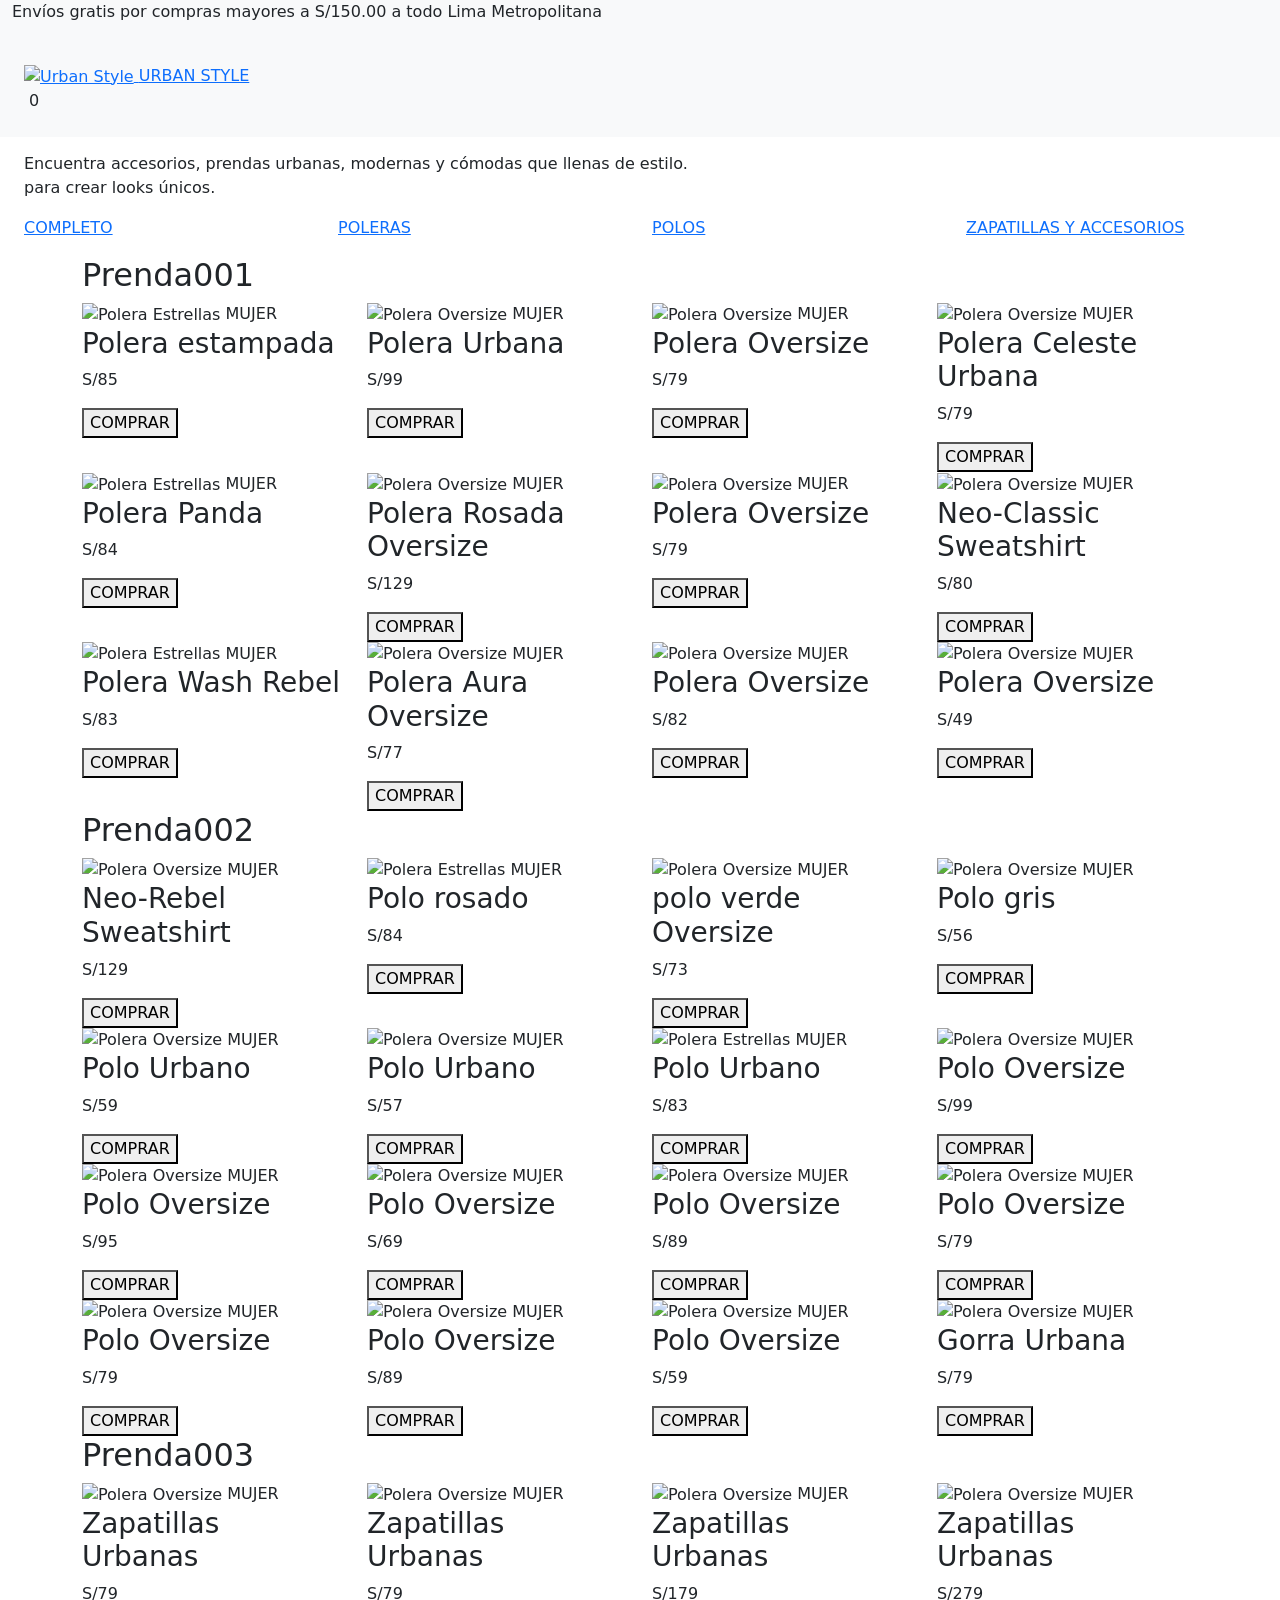
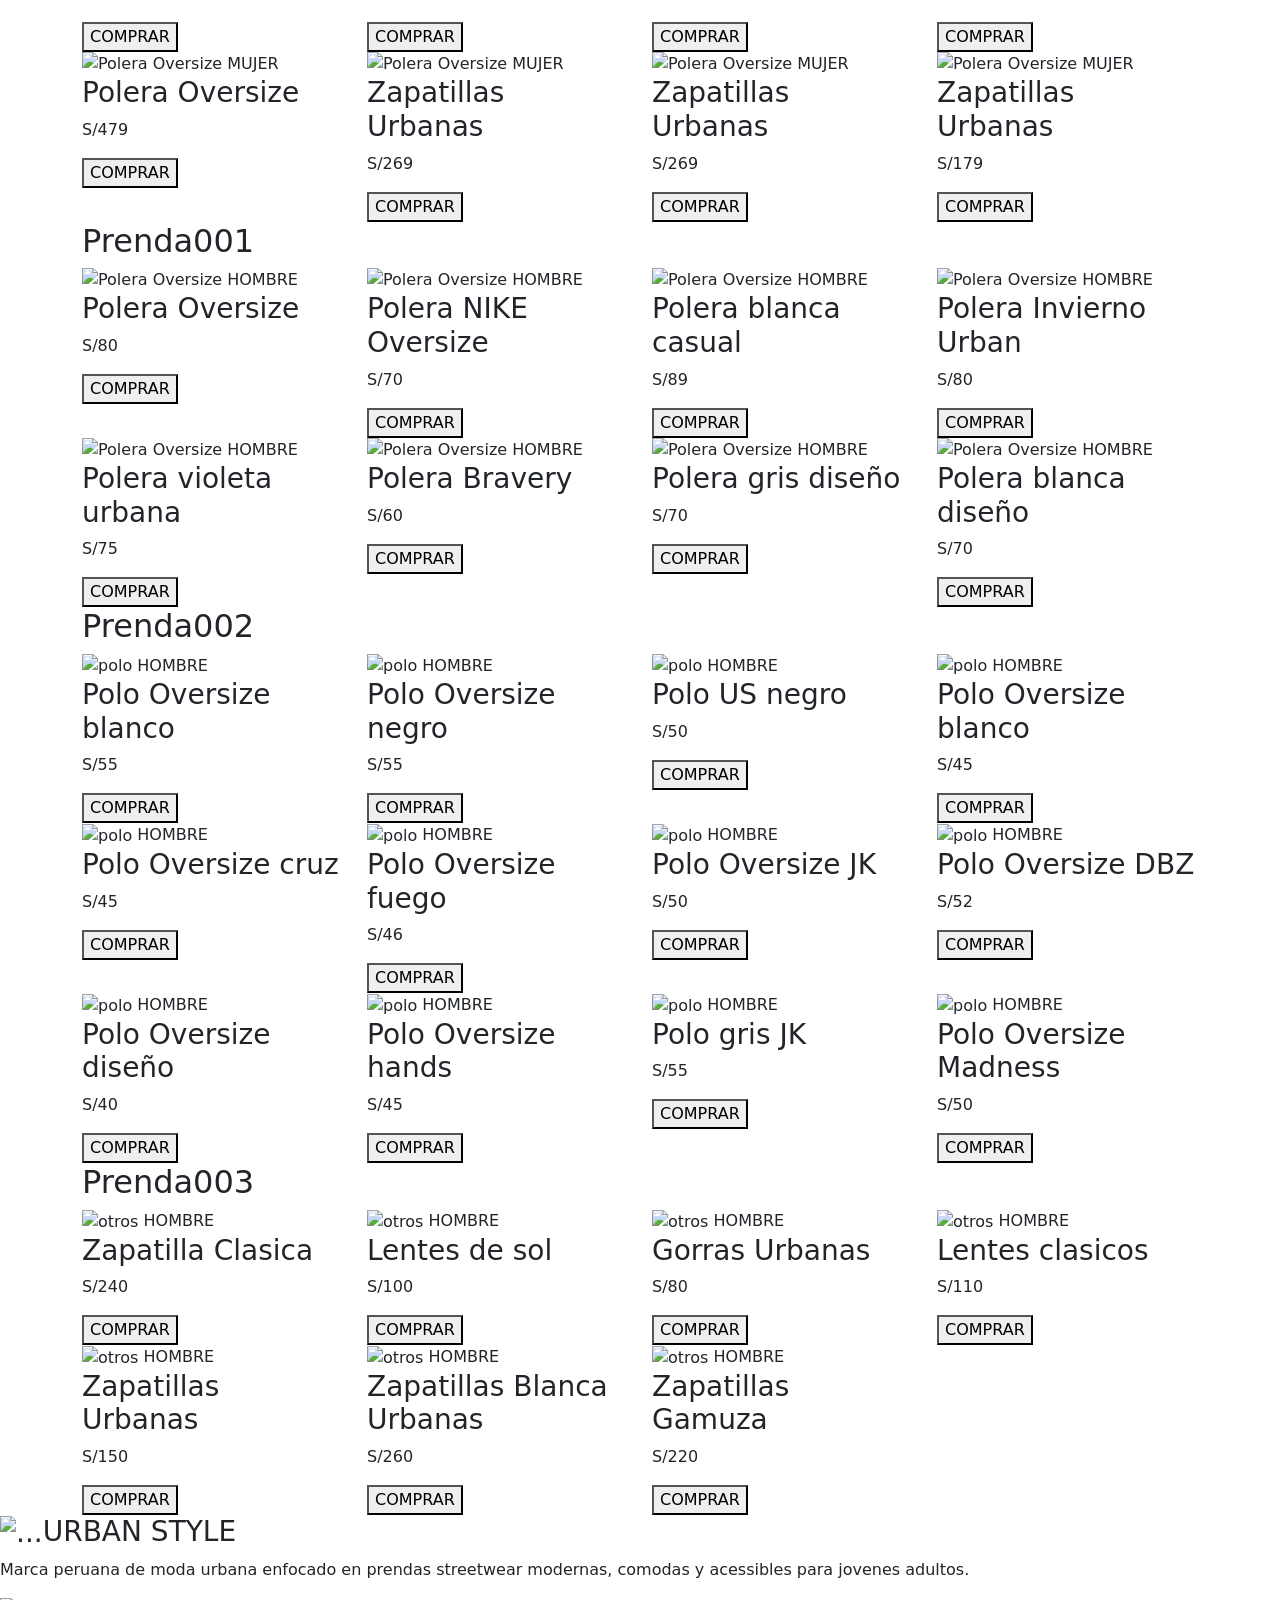
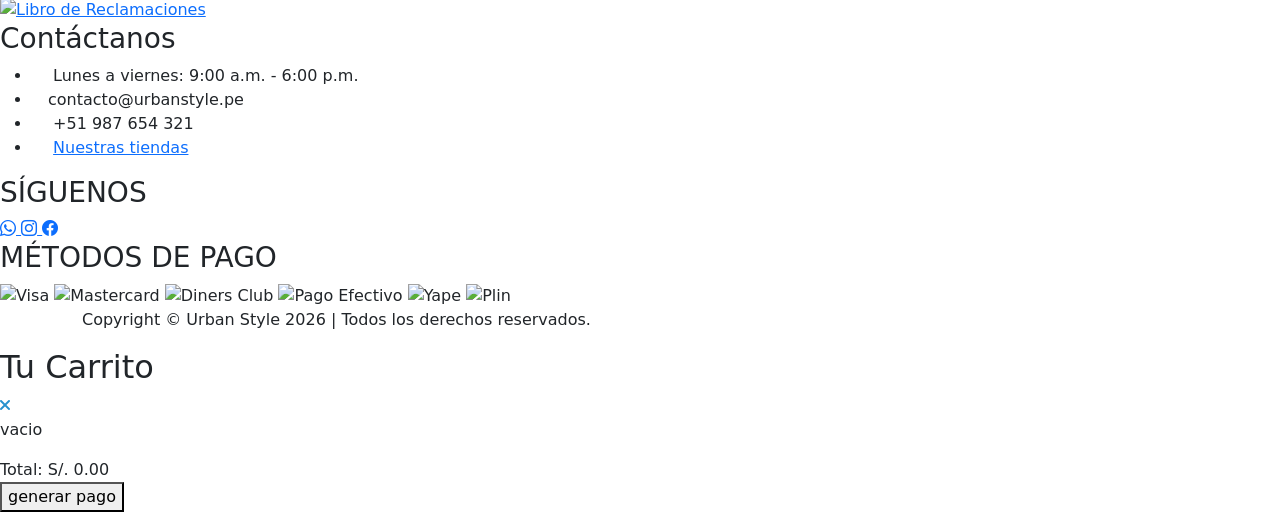
==== Catalogo.html @ 276f3bac "Add files via upload" ====
<!doctype html>
<html lang="en">

<head>
  <meta charset="UTF-8" />
  <meta name="viewport" content="width=device-width, initial-scale=1.0" />
  <link rel="stylesheet" href="catalogo/css/styles.css" />
  <link rel="stylesheet" href="catalogo/css/home/footers.css">
  <link rel="stylesheet" href="catalogo/css/home/nav.css">
  <link rel="stylesheet" href="catalogo/css/home/banner.css" />
  <link rel="stylesheet" href="catalogo/css/catalogo/Catalogo.css" />

  <!-- ELENEX icons y css -->
  <link rel="stylesheet" href="https://cdnjs.cloudflare.com/ajax/libs/font-awesome/6.0.0/css/all.min.css">
  <link rel="stylesheet" href="https://elenexperu.com/css/tokens.css?v=1781292889">
  <link rel="stylesheet" href="https://elenexperu.com/css/motion.css?v=1781292889">
  <!-- Fonts -->
  <link href="https://fonts.googleapis.com/css2?family=Bebas+Neue&family=Oswald:wght@400;600&display=swap"
    rel="stylesheet">
  <link href="https://cdn.jsdelivr.net/npm/bootstrap@5.3.8/dist/css/bootstrap.min.css" rel="stylesheet"
    integrity="sha384-sRIl4kxILFvY47J16cr9ZwB07vP4J8+LH7qKQnuqkuIAvNWLzeN8tE5YBujZqJLB" crossorigin="anonymous" />
  <link rel="stylesheet" href="https://cdn.jsdelivr.net/npm/bootstrap-icons@1.11.3/font/bootstrap-icons.min.css" />
  <link href="https://fonts.googleapis.com/css2?family=Poppins:wght@300;400;500;700;800&display=swap"
    rel="stylesheet" />
  <title>Urban Style</title>
</head>

<body>
  <!-- para zona de navegación fija -->
  <nav class="bg-body-tertiary fixed-top">
    <nav class="header-container container-fluid">
      <div class="mini-carrusel">
        <div class="carrusel-track">
          <div class="carrusel-item">
            <p>Envíos gratis por compras mayores a S/150.00 a todo Lima Metropolitana</p>
          </div>
        </div>
      </div>
      <div class="navbar-collapse container-xxl nav-superior">
        <!-- LUPA -->
        <a class="col d-none d-md-block" href="#" type="button" data-bs-toggle="offcanvas"
          data-bs-target="#offcanvasLupa" aria-controls="offcanvasLupa">
          <img class="lupa" src="catalogo/image/iconos/lupa.png" alt="">
        </a>
        <!-- zona que se ejecuta con boton lupa-->
        <div class="offcanvas offcanvas-start" tabindex="-1" id="offcanvasLupa" aria-labelledby="offcanvasMenuLabel">
          <div class="offcanvas-header">
            <h5 class="offcanvas-title" id="offcanvasMenuLabel">URBAN STYLE</h5>
            <button type="button" class="btn-close" data-bs-dismiss="offcanvas" aria-label="Cerrar"></button>
          </div>
          <div class="offcanvas-body">
            <ul class="navbar-nav-desplegable">
              <!-- para zona de busqueda -->
              <form class="d-flex" role="search" action="catalogo.html" method="GET">
                <input class="form-control me-2" type="search" name="txt" placeholder="Producto" aria-label="Search" />
                <button class="btn btn-outline-success" type="submit">BUSCAR</button>
              </form>

              <li>
                <hr class="divider">
              </li>
            </ul>
          </div>
        </div>
        <a class="col text-center marca-header" href="index.html">
          <img src="catalogo/image/home/logonegro.png" alt="Urban Style" class="brand-logo">
          <span class="brand-name">URBAN STYLE</span>
        </a>
        <div class="iconos col">
          <div class="cart-icon-container" id="cart-icon-btn">
            <img class="carrito" src="catalogo/image/iconos/carrito.png" alt="">
            <span id="cart-count">0</span>
          </div>
          <a href="iniciarSesion.html">
            <img src="catalogo/image/iconos/profile.png" alt="">
          </a>
        </div>

        <!-- Botón oculto hasta tamaño pqueño-->
        <button class="navbar-togglerr d-lg-none" type="button" data-bs-toggle="offcanvas"
          data-bs-target="#offcanvasMenu" aria-controls="offcanvasMenu" aria-label="Toggle navigation">
          <span class="">
            <i class="bi bi-list"></i>
          </span>
        </button>

        <!-- zona que se ejecutacon boton-->
        <div class="offcanvas offcanvas-start d-lg-none" tabindex="-1" id="offcanvasMenu"
          aria-labelledby="offcanvasMenuLabel">
          <div class="offcanvas-header">
            <h5 class="offcanvas-title" id="offcanvasMenuLabel">URBAN STYLE</h5>
            <button type="button" class="btn-close" data-bs-dismiss="offcanvas" aria-label="Cerrar"></button>
          </div>
          <div class="offcanvas-body">
            <ul class="navbar-nav-desplegable">
              <form class="d-flex" role="search">
                <button class="btn btn-outline-success" type="submit">BUSCAR</button>
                <input class="form-control me-2" type="search" placeholder="XD" aria-label="Search" />
              </form>
              <li>
                <hr class="divider">
              </li>
              <li class="nav-item"><a class="nav-link" href="index.html">INICIO</a></li>
              <li class="nav-item"><a class="nav-link" href="Catalogo.html">CATALOGO</a></li>
              <li class="nav-item"><a class="nav-link active" href="Hombre.html">HOMBRE</a></li>
              <li class="nav-item"><a class="nav-link" href="Mujer.html">MUJER</a></li>
              <li class="nav-item"><a class="nav-link" href="Promociones.html">PROMOCIONES</a></li>
              <li class="nav-item"><a class="nav-link" href="Nosotros.html">NOSOTROS</a></li>
              <li class="nav-item"><a class="nav-link" href="Contacto.html">CONTACTO</a></li>
            </ul>
          </div>
        </div>

      </div>
    </nav>
  </nav>

  <!-- para zona que colapsa -->
  <nav class="navbar navbar-expand-lg bg-body-tertiary container-fluid">
    <div class="container-xxl">
      <div class="collapse navbar-collapse d-none d-md-bloc">
        <ul class="navbar-nav">
          <li class="nav-item"><a class="nav-link" href="Hombre.html">HOMBRE</a></li>
          <li class="nav-item"><a class="nav-link" href="Mujer.html">MUJER</a></li>
          <li class="nav-item"><a class="nav-link active" href="Promociones.html">PROMOCIONES</a></li>
          <li class="nav-item"><a class="nav-link" href="Nosotros.html">NOSOTROS</a></li>
          <li class="nav-item"><a class="nav-link" href="Contacto.html">CONTACTO</a></li>
          </li>
        </ul>
      </div>
    </div>
  </nav>

  <!-- para zona de ubicación actual -->
  <nav style="--bs-breadcrumb-divider: '/';" aria-label="breadcrumb">
    <ol class="breadcrumb container-xxl">
      <li class="breadcrumb-item"><a href="index.html">INICIO</a></li>
      <li class="breadcrumb-item active" aria-current="page">CATALOGO</li>
    </ol>
  </nav>
  <!-- HERO DETALLE-->
  <section class="container-fluid hero-nosotros ">
    <div class="container-xxl">
      <h1>REVISA NUESTRO CATALOGO COMPLETO</h1>
      <p>Encuentra accesorios, prendas urbanas, modernas y cómodas que llenas de estilo.
        <br>para crear looks únicos.
      </p>
    </div>
  </section>
  <!-- HERO FILTROS-->
  <section class="seccion-filtros container-fluid">
    <div class="container-xxl ">
      <div class="row-filtro row ">

        <!-- para filtro 1 -->
        <a href="#" class="nav-filter-btn col-md-3 " data-gender="">
          <P>COMPLETO </p>
        </a>
        <!-- para filtro 2 -->
        <a href="#" class="nav-filter-btn col-md-3" data-gender="Prenda001">
          <P>POLERAS </p>
        </a>
        <!-- para filtro 3 -->
        <a href="#" class="nav-filter-btn col-md-3" data-gender="Prenda002">
          <P>POLOS </p>
        </a>
        <!-- para filtro 4 -->
        <a href="#" class="nav-filter-btn col-md-3" data-gender="Prenda003">
          <P>ZAPATILLAS Y ACCESORIOS </p>
        </a>
      </div>
    </div>
  </section>
  <!-- Catalogo mujer -->
  <section class="catalogo">
    <div class="container xxl">

      <!---------------------------------------------------------------------------->
      <!-- PARA ZONA DE POLERAS -->
      <div class="row-catalogo row">
        <h2>Prenda001</h2>

        <!--Polera 01 301-->
        <div class="col-12 col-md-3">
          <div class="card-producto">
            <img class="img-card" src="catalogo/image/catalogo/mujer/OVERSIZE/O01.jpeg" alt="Polera Estrellas" />
            <span class=" categoria-producto">MUJER</span>
            <h3>Polera estampada</h3>
            <p class="precio">S/85</p>
            <button class="add-to-cart-btn" data-id="301" data-name="Polera estampada" data-price="85">COMPRAR</button>
          </div>
        </div>

        <!--Polera 02 302-->
        <div class="col-12 col-md-3">
          <div class="card-producto">
            <img class="img-card" src="catalogo/image/catalogo/mujer/OVERSIZE/O02.jpeg" alt="Polera Oversize" />
            <span class=" categoria-producto">MUJER</span>
            <h3>Polera Urbana</h3>
            <p class="precio">S/99</p>
            <button class="add-to-cart-btn" data-id="302" data-name="Polera Urbana" data-price="99">COMPRAR</button>
          </div>
        </div>

        <!--Polera 03 303-->
        <div class="col-12 col-md-3">
          <div class="card-producto">
            <img class="img-card" src="catalogo/image/catalogo/mujer/OVERSIZE/O03.jpeg" alt="Polera Oversize" />
            <span class=" categoria-producto">MUJER</span>
            <h3>Polera Oversize</h3>
            <p class="precio">S/79</p>
            <button class="add-to-cart-btn" data-id="303" data-name="Polera Oversize " data-price="79">COMPRAR</button>
          </div>
        </div>

        <!--Polera 04 304-->
        <div class="col-12 col-md-3">
          <div class="card-producto">
            <img class="img-card" src="catalogo/image/catalogo/mujer/OVERSIZE/O04.jpeg" alt="Polera Oversize" />
            <span class=" categoria-producto">MUJER</span>
            <h3>Polera Celeste Urbana</h3>
            <p class="precio">S/79</p>
            <button class="add-to-cart-btn" data-id="304" data-name="Polera Celeste Urbana"
              data-price="79">COMPRAR</button>
          </div>
        </div>

        <!--Polera 05 305-->
        <div class="col-12 col-md-3">
          <div class="card-producto">
            <img class="img-card" src="catalogo/image/catalogo/mujer/OVERSIZE/O05.jpeg" alt="Polera Estrellas" />
            <span class=" categoria-producto">MUJER</span>
            <h3>Polera Panda</h3>
            <p class="precio">S/84</p>
            <button class="add-to-cart-btn" data-id="305" data-name="Polera Panda" data-price="84">COMPRAR</button>
          </div>
        </div>

        <!--Polera 06 306-->
        <div class="col-12 col-md-3">
          <div class="card-producto">
            <img class="img-card" src="catalogo/image/catalogo/mujer/OVERSIZE/O06.jpeg" alt="Polera Oversize" />
            <span class=" categoria-producto">MUJER</span>
            <h3>Polera Rosada Oversize</h3>
            <p class="precio">S/129</p>
            <button class="add-to-cart-btn" data-id="306" data-name="Polera Rosada Oversize"
              data-price="129">COMPRAR</button>
          </div>
        </div>

        <!--Polera 07 307-->
        <div class="col-12 col-md-3">
          <div class="card-producto">
            <img class="img-card" src="catalogo/image/catalogo/mujer/OVERSIZE/O07.jpeg" alt="Polera Oversize" />
            <span class=" categoria-producto">MUJER</span>
            <h3>Polera Oversize</h3>
            <p class="precio">S/79</p>
            <button class="add-to-cart-btn" data-id="307" data-name="Polera Oversize" data-price="79">COMPRAR</button>
          </div>
        </div>

        <!--Polera 08 308-->
        <div class="col-12 col-md-3">
          <div class="card-producto">
            <img class="img-card" src="catalogo/image/catalogo/mujer/OVERSIZE/O08.jpeg" alt="Polera Oversize" />
            <span class=" categoria-producto">MUJER</span>
            <h3>Neo-Classic Sweatshirt</h3>
            <p class="precio">S/80</p>
            <button class="add-to-cart-btn" data-id="308" data-name="Neo-Classic Sweatshirt"
              data-price="80">COMPRAR</button>
          </div>
        </div>

        <!--Polera 09 309-->
        <div class="col-12 col-md-3">
          <div class="card-producto">
            <img class="img-card" src="catalogo/image/catalogo/mujer/OVERSIZE/O09.jpeg" alt="Polera Estrellas" />
            <span class=" categoria-producto">MUJER</span>
            <h3>Polera Wash Rebel</h3>
            <p class="precio">S/83</p>
            <button class="add-to-cart-btn" data-id="309" data-name="Polera Wash Rebel" data-price="83">COMPRAR</button>
          </div>
        </div>

        <!--Polera 10 310-->
        <div class="col-12 col-md-3">
          <div class="card-producto">
            <img class="img-card" src="catalogo/image/catalogo/mujer/OVERSIZE/O10.jpeg" alt="Polera Oversize" />
            <span class=" categoria-producto">MUJER</span>
            <h3>Polera Aura Oversize</h3>
            <p class="precio">S/77</p>
            <button class="add-to-cart-btn" data-id="310" data-name=" Polera Aura Oversize"
              data-price="77">COMPRAR</button>
          </div>
        </div>

        <!--Polera 11 311-->
        <div class="col-12 col-md-3">
          <div class="card-producto">
            <img class="img-card" src="catalogo/image/catalogo/mujer/OVERSIZE/O11.jpeg" alt="Polera Oversize" />
            <span class=" categoria-producto">MUJER</span>
            <h3>Polera Oversize</h3>
            <p class="precio">S/82</p>
            <button class="add-to-cart-btn" data-id="311" data-name="Polera Oversize Mujer"
              data-price="82">COMPRAR</button>
          </div>
        </div>

        <!--Polera 12 312-->
        <div class="col-12 col-md-3">
          <div class="card-producto">
            <img class="img-card" src="catalogo/image/catalogo/mujer/OVERSIZE/polera mujer.jpg.jpeg"
              alt="Polera Oversize" />
            <span class=" categoria-producto">MUJER</span>
            <h3>Polera Oversize</h3>
            <p class="precio">S/49</p>
            <button class="add-to-cart-btn" data-id="312" data-name="Polera Oversize" data-price="49">COMPRAR</button>
          </div>
        </div>
      </div>

      <!---------------------------------------------------------------------------->
      <!-- PARA TOODO POLOS -->
      <div class="row-catalogo row">
        <h2>Prenda002</h2>
        <!--POLOS 001 312-->
        <div class="col-12 col-md-3">
          <div class="card-producto">
            <img class="img-card" src="catalogo/image/catalogo/mujer/POLOS/P01.jpeg" alt="Polera Oversize" />
            <span class=" categoria-producto">MUJER</span>
            <h3>Neo-Rebel Sweatshirt</h3>
            <p class="precio">S/129</p>
            <button class="add-to-cart-btn" data-id="312" data-name="Neo-Rebel Sweatshirt"
              data-price="129">COMPRAR</button>
          </div>
        </div>

        <!--POLOS 002 313-->
        <div class="col-12 col-md-3">
          <div class="card-producto">
            <img class="img-card" src="catalogo/image/catalogo/mujer/POLOS/P02.jpeg" alt="Polera Estrellas" />
            <span class=" categoria-producto">MUJER</span>
            <h3>Polo rosado</h3>
            <p class="precio">S/84</p>
            <button class="add-to-cart-btn" data-id="313" data-name="Polo rosado" data-price="84">COMPRAR</button>
          </div>
        </div>

        <!--POLOS 003 314-->
        <div class="col-12 col-md-3">
          <div class="card-producto">
            <img class="img-card" src="catalogo/image/catalogo/mujer/POLOS/P03.jpeg" alt="Polera Oversize" />
            <span class=" categoria-producto">MUJER</span>
            <h3>polo verde Oversize</h3>
            <p class="precio">S/73</p>
            <button class="add-to-cart-btn" data-id="314" data-name="polo verde Oversize"
              data-price="73">COMPRAR</button>
          </div>
        </div>

        <!--POLOS 004 315-->
        <div class="col-12 col-md-3">
          <div class="card-producto">
            <img class="img-card" src="catalogo/image/catalogo/mujer/POLOS/P04.jpeg" alt="Polera Oversize" />
            <span class=" categoria-producto">MUJER</span>
            <h3>Polo gris</h3>
            <p class="precio">S/56</p>
            <button class="add-to-cart-btn" data-id="315" data-name="Polo gris" data-price="56">COMPRAR</button>
          </div>
        </div>

        <!--POLOS 005 316-->
        <div class="col-12 col-md-3">
          <div class="card-producto">
            <img class="img-card" src="catalogo/image/catalogo/mujer/POLOS/P05.jpeg" alt="Polera Oversize" />
            <span class=" categoria-producto">MUJER</span>
            <h3>Polo Urbano</h3>
            <p class="precio">S/59</p>
            <button class="add-to-cart-btn" data-id="316" data-name="Polo Urbano" data-price="59">COMPRAR</button>
          </div>
        </div>

        <!--POLOS 006 317-->
        <div class="col-12 col-md-3">
          <div class="card-producto">
            <img class="img-card" src="catalogo/image/catalogo/mujer/POLOS/P06.jpeg" alt="Polera Oversize" />
            <span class=" categoria-producto">MUJER</span>
            <h3>Polo Urbano</h3>
            <p class="precio">S/57</p>
            <button class="add-to-cart-btn" data-id="317" data-name="Polo Urbano" data-price="57">COMPRAR</button>
          </div>
        </div>

        <!--POLOS 007 318-->
        <div class="col-12 col-md-3">
          <div class="card-producto">
            <img class="img-card" src="catalogo/image/catalogo/mujer/POLOS/P07.jpeg" alt="Polera Estrellas" />
            <span class=" categoria-producto">MUJER</span>
            <h3>Polo Urbano</h3>
            <p class="precio">S/83</p>
            <button class="add-to-cart-btn" data-id="318" data-name="Polo Urbano mujer" data-price="83">COMPRAR</button>
          </div>
        </div>

        <!--POLOS 008 319-->
        <div class="col-12 col-md-3">
          <div class="card-producto">
            <img class="img-card" src="catalogo/image/catalogo/mujer/POLOS/P08.jpeg" alt="Polera Oversize" />
            <span class=" categoria-producto">MUJER</span>
            <h3>Polo Oversize</h3>
            <p class="precio">S/99</p>
            <button class="add-to-cart-btn" data-id="319" data-name="Polo Oversize Mujer"
              data-price="99">COMPRAR</button>
          </div>
        </div>
        <!--POLOS 009 320-->
        <div class="col-12 col-md-3">
          <div class="card-producto">
            <img class="img-card" src="catalogo/image/catalogo/mujer/POLOS/P09.jpeg" alt="Polera Oversize" />
            <span class=" categoria-producto">MUJER</span>
            <h3>Polo Oversize</h3>
            <p class="precio">S/95</p>
            <button class="add-to-cart-btn" data-id="320" data-name="Polo Oversize Mujer"
              data-price="95">COMPRAR</button>
          </div>
        </div>

        <!--POLOS 010 321-->
        <div class="col-12 col-md-3">
          <div class="card-producto">
            <img class="img-card" src="catalogo/image/catalogo/mujer/POLOS/P10.jpeg" alt="Polera Oversize" />
            <span class=" categoria-producto">MUJER</span>
            <h3>Polo Oversize</h3>
            <p class="precio">S/69</p>
            <button class="add-to-cart-btn" data-id="321" data-name="Polo Oversize Mujer"
              data-price="69">COMPRAR</button>
          </div>
        </div>

        <!--POLOS 011 322-->
        <div class="col-12 col-md-3">
          <div class="card-producto">
            <img class="img-card" src="catalogo/image/catalogo/mujer/POLOS/P11.jpeg" alt="Polera Oversize" />
            <span class=" categoria-producto">MUJER</span>
            <h3>Polo Oversize</h3>
            <p class="precio">S/89</p>
            <button class="add-to-cart-btn" data-id="322" data-name="Polo Oversize Mujer"
              data-price="89">COMPRAR</button>
          </div>
        </div>
        <!--POLOS 012 323-->
        <div class="col-12 col-md-3">
          <div class="card-producto">
            <img class="img-card" src="catalogo/image/catalogo/mujer/POLOS/P12.jpeg" alt="Polera Oversize" />
            <span class=" categoria-producto">MUJER</span>
            <h3>Polo Oversize</h3>
            <p class="precio">S/79</p>
            <button class="add-to-cart-btn" data-id="323" data-name="Polo Oversize Mujer"
              data-price="79">COMPRAR</button>
          </div>
        </div>

        <!--POLOS 013 324-->
        <div class="col-12 col-md-3">
          <div class="card-producto">
            <img class="img-card" src="catalogo/image/catalogo/mujer/POLOS/P13.jpeg" alt="Polera Oversize" />
            <span class=" categoria-producto">MUJER</span>
            <h3>Polo Oversize</h3>
            <p class="precio">S/79</p>
            <button class="add-to-cart-btn" data-id="324" data-name="Polo Oversize Mujer"
              data-price="79">COMPRAR</button>
          </div>
        </div>

        <!--POLOS 014 325-->
        <div class="col-12 col-md-3">
          <div class="card-producto">
            <img class="img-card" src="catalogo/image/catalogo/mujer/POLOS/P14.jpeg" alt="Polera Oversize" />
            <span class=" categoria-producto">MUJER</span>
            <h3>Polo Oversize</h3>
            <p class="precio">S/89</p>
            <button class="add-to-cart-btn" data-id="325" data-name="Polera Oversize Mujer"
              data-price="79">COMPRAR</button>
          </div>
        </div>

        <!--POLOS 015 326-->
        <div class="col-12 col-md-3">
          <div class="card-producto">
            <img class="img-card" src="catalogo/image/catalogo/mujer/POLOS/P09.jpeg" alt="Polera Oversize" />
            <span class=" categoria-producto">MUJER</span>
            <h3>Polo Oversize</h3>
            <p class="precio">S/59</p>
            <button class="add-to-cart-btn" data-id="326" data-name="Polera Oversize Mujer"
              data-price="79">COMPRAR</button>
          </div>
        </div>

        <!--POLOS 016 327-->
        <div class="col-12 col-md-3">
          <div class="card-producto">
            <img class="img-card" src="catalogo/image/catalogo/mujer/Accesorios M/G1.jpg" alt="Polera Oversize" />
            <span class=" categoria-producto">MUJER</span>
            <h3>Gorra Urbana</h3>
            <p class="precio">S/79</p>
            <button class="add-to-cart-btn" data-id="327" data-name="Polera Oversize Mujer"
              data-price="79">COMPRAR</button>
          </div>
        </div>

      </div>

      <!---------------------------------------------------------------------------->
      <!-- PARA ZONA DE ZAPATILLAS -->
      <div class="row-catalogo row">
        <h2>Prenda003</h2>
        <!--ZAPATILLAS 001 326-->
        <div class="col-12 col-md-3">
          <div class="card-producto">
            <img class="img-card" src="catalogo/image/catalogo/mujer/Zapattilas/Z01.jpeg" alt="Polera Oversize" />
            <span class=" categoria-producto">MUJER</span>
            <h3>Zapatillas Urbanas</h3>
            <p class="precio">S/79</p>
            <button class="add-to-cart-btn" data-id="326" data-name="Polera Oversize Mujer"
              data-price="79">COMPRAR</button>
          </div>
        </div>

        <!--ZAPATILLAS 002 327-->
        <div class="col-12 col-md-3">
          <div class="card-producto">
            <img class="img-card" src="catalogo/image/catalogo/mujer/Zapattilas/Z02.jpeg" alt="Polera Oversize" />
            <span class=" categoria-producto">MUJER</span>
            <h3>Zapatillas Urbanas</h3>
            <p class="precio">S/79</p>
            <button class="add-to-cart-btn" data-id="327" data-name="Polera Oversize Mujer"
              data-price="79">COMPRAR</button>
          </div>
        </div>

        <!--ZAPATILLAS 003 328-->
        <div class="col-12 col-md-3">
          <div class="card-producto">
            <img class="img-card" src="catalogo/image/catalogo/mujer/Zapattilas/Z03.jpeg" alt="Polera Oversize" />
            <span class=" categoria-producto">MUJER</span>
            <h3>Zapatillas Urbanas</h3>
            <p class="precio">S/179</p>
            <button class="add-to-cart-btn" data-id="328" data-name="Polera Oversize Mujer"
              data-price="179">COMPRAR</button>
          </div>
        </div>

        <!--ZAPATILLAS 004 329-->
        <div class="col-12 col-md-3">
          <div class="card-producto">
            <img class="img-card" src="catalogo/image/catalogo/mujer/Zapattilas/Z04.jpeg" alt="Polera Oversize" />
            <span class=" categoria-producto">MUJER</span>
            <h3>Zapatillas Urbanas</h3>
            <p class="precio">S/279</p>
            <button class="add-to-cart-btn" data-id="329" data-name="Polera Oversize Mujer"
              data-price="279">COMPRAR</button>
          </div>
        </div>

        <!--ZAPATILLAS 005 330-->
        <div class="col-12 col-md-3">
          <div class="card-producto">
            <img class="img-card" src="catalogo/image/catalogo/mujer/Zapattilas/Z05.jpeg" alt="Polera Oversize" />
            <span class=" categoria-producto">MUJER</span>
            <h3>Polera Oversize</h3>
            <p class="precio">S/479</p>
            <button class="add-to-cart-btn" data-id="330" data-name="Polera Oversize Mujer"
              data-price="479">COMPRAR</button>
          </div>
        </div>

        <!--ZAPATILLAS 006 331-->
        <div class="col-12 col-md-3">
          <div class="card-producto">
            <img class="img-card" src="catalogo/image/catalogo/mujer/Zapattilas/Z06.jpeg" alt="Polera Oversize" />
            <span class=" categoria-producto">MUJER</span>
            <h3>Zapatillas Urbanas</h3>
            <p class="precio">S/269</p>
            <button class="add-to-cart-btn" data-id="326" data-name="Polera Oversize Mujer"
              data-price="269">COMPRAR</button>
          </div>
        </div>

        <!--ZAPATILLAS 007 332-->
        <div class="col-12 col-md-3">
          <div class="card-producto">
            <img class="img-card" src="catalogo/image/catalogo/mujer/Zapattilas/Z07.jpeg" alt="Polera Oversize" />
            <span class=" categoria-producto">MUJER</span>
            <h3>Zapatillas Urbanas</h3>
            <p class="precio">S/269</p>
            <button class="add-to-cart-btn" data-id="332" data-name="Zapatillas Urbanas"
              data-price="269">COMPRAR</button>
          </div>
        </div>

        <!--ZAPATILLAS 008 333-->
        <div class="col-12 col-md-3">
          <div class="card-producto">
            <img class="img-card" src="catalogo/image/catalogo/mujer/Zapattilas/Z08.jpeg" alt="Polera Oversize" />
            <span class=" categoria-producto">MUJER</span>
            <h3>Zapatillas Urbanas</h3>
            <p class="precio">S/179</p>
            <button class="add-to-cart-btn" data-id="333" data-name="Zapatillas" data-price="179">COMPRAR</button>
          </div>
        </div>

      </div>
    </div>
  </section>

  <!-- Catalogo HOMBRE -->
  <section class="catalogo">
    <div class="container xxl">

      <!---------------------------------------------------------------------------->
      <!-- PARA ZONA DE POLERAS -->
      <div class="row-catalogo row">
        <h2>Prenda001</h2>

        <!--Producto 200-->
        <div class="col-12 col-md-3">
          <div class="card-producto">
            <img class="img-card" src="catalogo/image/home/destacado01.jpg" alt="Polera Oversize" />
            <span class=" categoria-producto">HOMBRE</span>
            <h3>Polera Oversize</h3>
            <p class="precio">S/80</p>
            <button class="add-to-cart-btn" data-id="200" data-name="Polera Oversize Mujer"
              data-price="80">COMPRAR</button>
          </div>
        </div>

        <!--Producto 201-->
        <div class="col-12 col-md-3">
          <div class="card-producto">
            <img class="img-card" src="catalogo/image/catalogo/hombre/PH/P23.jpeg" alt="Polera Oversize" />
            <span class=" categoria-producto">HOMBRE</span>
            <h3>Polera NIKE Oversize</h3>
            <p class="precio">S/70</p>
            <button class="add-to-cart-btn" data-id="201" data-name="Polera NIKE Oversize"
              data-price="70">COMPRAR</button>
          </div>
        </div>

        <!--Producto 202-->
        <div class="col-12 col-md-3">
          <div class="card-producto">
            <img class="img-card" src="catalogo/image/catalogo/hombre/PH/P22.jpeg" alt="Polera Oversize" />
            <span class=" categoria-producto">HOMBRE</span>
            <h3>Polera blanca casual</h3>
            <p class="precio">S/89</p>
            <button class="add-to-cart-btn" data-id="202" data-name="Polera blanca casual"
              data-price="89">COMPRAR</button>
          </div>
        </div>

        <!--Producto 205-->
        <div class="col-12 col-md-3">
          <div class="card-producto">
            <img class="img-card" src="catalogo/image/catalogo/hombre/PH/P17.jpeg" alt="Polera Oversize" />
            <span class=" categoria-producto">HOMBRE</span>
            <h3>Polera Invierno Urban</h3>
            <p class="precio">S/80</p>
            <button class="add-to-cart-btn" data-id="203" data-name="Polera Invierno Urban"
              data-price="80">COMPRAR</button>
          </div>
        </div>

        <!--Producto 206-->
        <div class="col-12 col-md-3">
          <div class="card-producto">
            <img class="img-card" src="catalogo/image/catalogo/hombre/PH/P24.jpeg" alt="Polera Oversize" />
            <span class=" categoria-producto">HOMBRE</span>
            <h3>Polera violeta urbana</h3>
            <p class="precio">S/75</p>
            <button class="add-to-cart-btn" data-id="204" data-name="Polera violta urbana"
              data-price="75">COMPRAR</button>
          </div>
        </div>

        <!--Producto 207-->
        <div class="col-12 col-md-3">
          <div class="card-producto">
            <img class="img-card" src="catalogo/image/catalogo/hombre/PH/P25.jpeg" alt="Polera Oversize" />
            <span class=" categoria-producto">HOMBRE</span>
            <h3>Polera Bravery</h3>
            <p class="precio">S/60</p>
            <button class="add-to-cart-btn" data-id="205" data-name="Polera Oversize Mujer"
              data-price="60">COMPRAR</button>
          </div>
        </div>

        <!--Producto 208-->
        <div class="col-12 col-md-3">
          <div class="card-producto">
            <img class="img-card" src="catalogo/image/catalogo/hombre/PH/P21.jpeg" alt="Polera Oversize" />
            <span class=" categoria-producto">HOMBRE</span>
            <h3>Polera gris diseño</h3>
            <p class="precio">S/70</p>
            <button class="add-to-cart-btn" data-id="206" data-name="Polera gris diseño"
              data-price="70">COMPRAR</button>
          </div>
        </div>
        <!--Producto 208-->
        <div class="col-12 col-md-3">
          <div class="card-producto">
            <img class="img-card" src="catalogo/image/catalogo/hombre/PH/P20.jpeg" alt="Polera Oversize" />
            <span class=" categoria-producto">HOMBRE</span>
            <h3>Polera blanca diseño</h3>
            <p class="precio">S/70</p>
            <button class="add-to-cart-btn" data-id="207" data-name="Polera blanca diseño"
              data-price="70">COMPRAR</button>
          </div>
        </div>

      </div>

      <!---------------------------------------------------------------------------->
      <!-- PARA TOODO POLOS -->
      <div class="row-catalogo row">
        <h2>Prenda002</h2>

        <!--Producto 204-->
        <div class="col-12 col-md-3">
          <div class="card-producto">
            <img class="img-card" src="catalogo/image/catalogo/hombre/PH/P1.jpeg" alt="polo" />
            <span class=" categoria-producto">HOMBRE</span>
            <h3>Polo Oversize blanco</h3>
            <p class="precio">S/55</p>
            <button class="add-to-cart-btn" data-id="901" data-name="Polo Oversize blanco"
              data-price="55">COMPRAR</button>
          </div>
        </div>

        <!--Producto 204-->
        <div class="col-12 col-md-3">
          <div class="card-producto">
            <img class="img-card" src="catalogo/image/catalogo/hombre/PH/P2.jpeg" alt="polo" />
            <span class=" categoria-producto">HOMBRE</span>
            <h3>Polo Oversize negro</h3>
            <p class="precio">S/55</p>
            <button class="add-to-cart-btn" data-id="902" data-name="Polo Oversize negro"
              data-price="55">COMPRAR</button>
          </div>
        </div>
        <!--Producto 204-->
        <div class="col-12 col-md-3">
          <div class="card-producto">
            <img class="img-card" src="catalogo/image/catalogo/hombre/PH/P3.jpeg" alt="polo" />
            <span class=" categoria-producto">HOMBRE</span>
            <h3>Polo US negro</h3>
            <p class="precio">S/50</p>
            <button class="add-to-cart-btn" data-id="903" data-name="Polo US negro" data-price="50">COMPRAR</button>
          </div>
        </div>
        <!--Producto 204-->
        <div class="col-12 col-md-3">
          <div class="card-producto">
            <img class="img-card" src="catalogo/image/catalogo/hombre/PH/P4.jpeg" alt="polo" />
            <span class=" categoria-producto">HOMBRE</span>
            <h3>Polo Oversize blanco</h3>
            <p class="precio">S/45</p>
            <button class="add-to-cart-btn" data-id="904" data-name="Polo Oversize blanco"
              data-price="45">COMPRAR</button>
          </div>
        </div>
        <!--Producto 204-->
        <div class="col-12 col-md-3">
          <div class="card-producto">
            <img class="img-card" src="catalogo/image/catalogo/hombre/PH/P5.jpeg" alt="polo" />
            <span class=" categoria-producto">HOMBRE</span>
            <h3>Polo Oversize cruz</h3>
            <p class="precio">S/45</p>
            <button class="add-to-cart-btn" data-id="905" data-name="Polo Oversize cruz"
              data-price="45">COMPRAR</button>
          </div>
        </div>
        <!--Producto 204-->
        <div class="col-12 col-md-3">
          <div class="card-producto">
            <img class="img-card" src="catalogo/image/catalogo/hombre/PH/P6.jpeg" alt="polo" />
            <span class=" categoria-producto">HOMBRE</span>
            <h3>Polo Oversize fuego</h3>
            <p class="precio">S/46</p>
            <button class="add-to-cart-btn" data-id="906" data-name="Polo Oversize fuego"
              data-price="46">COMPRAR</button>
          </div>
        </div>
        <!--Producto 204-->
        <div class="col-12 col-md-3">
          <div class="card-producto">
            <img class="img-card" src="catalogo/image/catalogo/hombre/PH/P7.jpeg" alt="polo" />
            <span class=" categoria-producto">HOMBRE</span>
            <h3>Polo Oversize JK</h3>
            <p class="precio">S/50</p>
            <button class="add-to-cart-btn" data-id="907" data-name="Polo Oversize JK" data-price="50">COMPRAR</button>
          </div>
        </div>
        <!--Producto 204-->
        <div class="col-12 col-md-3">
          <div class="card-producto">
            <img class="img-card" src="catalogo/image/catalogo/hombre/PH/P8.jpeg" alt="polo" />
            <span class=" categoria-producto">HOMBRE</span>
            <h3>Polo Oversize DBZ</h3>
            <p class="precio">S/52</p>
            <button class="add-to-cart-btn" data-id="908" data-name="Polo Oversize fuego"
              data-price="52">COMPRAR</button>
          </div>
        </div>
        <!--Producto 204-->
        <div class="col-12 col-md-3">
          <div class="card-producto">
            <img class="img-card" src="catalogo/image/catalogo/hombre/PH/P9.jpeg" alt="polo" />
            <span class=" categoria-producto">HOMBRE</span>
            <h3>Polo Oversize diseño</h3>
            <p class="precio">S/40</p>
            <button class="add-to-cart-btn" data-id="909" data-name="Polo Oversize diseño"
              data-price="40">COMPRAR</button>
          </div>
        </div>
        <!--Producto 204-->
        <div class="col-12 col-md-3">
          <div class="card-producto">
            <img class="img-card" src="catalogo/image/catalogo/hombre/PH/P10.jpeg" alt="polo" />
            <span class=" categoria-producto">HOMBRE</span>
            <h3>Polo Oversize hands</h3>
            <p class="precio">S/45</p>
            <button class="add-to-cart-btn" data-id="910" data-name="Polo Oversize hands"
              data-price="45">COMPRAR</button>
          </div>
        </div>
        <!--Producto 204-->
        <div class="col-12 col-md-3">
          <div class="card-producto">
            <img class="img-card" src="catalogo/image/catalogo/hombre/PH/P11.jpeg" alt="polo" />
            <span class=" categoria-producto">HOMBRE</span>
            <h3>Polo gris JK</h3>
            <p class="precio">S/55</p>
            <button class="add-to-cart-btn" data-id="911" data-name="Polo gris JK" data-price="55">COMPRAR</button>
          </div>
        </div>
        <!--Producto 204-->
        <div class="col-12 col-md-3">
          <div class="card-producto">
            <img class="img-card" src="catalogo/image/catalogo/hombre/PH/P12.jpeg" alt="polo" />
            <span class=" categoria-producto">HOMBRE</span>
            <h3>Polo Oversize Madness</h3>
            <p class="precio">S/50</p>
            <button class="add-to-cart-btn" data-id="912" data-name="Polo Oversize Madness"
              data-price="50">COMPRAR</button>
          </div>
        </div>

      </div>

      <!---------------------------------------------------------------------------->
      <!-- PARA ZONA DE OTROS -->
      <div class="row-catalogo row">
        <h2>Prenda003</h2>

        <!--Producto 203-->
        <div class="col-12 col-md-3">
          <div class="card-producto">
            <img class="img-card" src="catalogo/image/catalogo/hombre/ZH/Z1.jpeg" alt="otros" />
            <span class=" categoria-producto">HOMBRE</span>
            <h3>Zapatilla Clasica</h3>
            <p class="precio">S/240</p>
            <button class="add-to-cart-btn" data-id="400" data-name="Zapatilla Clasica"
              data-price="240">COMPRAR</button>
          </div>
        </div>

        <!--Producto 209-->
        <div class="col-12 col-md-3">
          <div class="card-producto">
            <img class="img-card" src="catalogo/image/catalogo/hombre/Accesorios/A1.jpeg" alt="otros" />
            <span class=" categoria-producto">HOMBRE</span>
            <h3>Lentes de sol</h3>
            <p class="precio">S/100</p>
            <button class="add-to-cart-btn" data-id="401" data-name="Lentes de sol" data-price="100">COMPRAR</button>
          </div>
        </div>

        <!--Producto 210-->
        <div class="col-12 col-md-3">
          <div class="card-producto">
            <img class="img-card" src="catalogo/image/catalogo/hombre/Accesorios/A10.jpeg" alt="otros" />
            <span class=" categoria-producto">HOMBRE</span>
            <h3>Gorras Urbanas</h3>
            <p class="precio">S/80</p>
            <button class="add-to-cart-btn" data-id="402" data-name="Gorras Urbanas" data-price="80">COMPRAR</button>
          </div>
        </div>

        <!--Producto 211-->
        <div class="col-12 col-md-3">
          <div class="card-producto">
            <img class="img-card" src="catalogo/image/catalogo/hombre/Accesorios/A4.jpeg" alt="otros" />
            <span class=" categoria-producto">HOMBRE</span>
            <h3>Lentes clasicos</h3>
            <p class="precio">S/110</p>
            <button class="add-to-cart-btn" data-id="403" data-name="Lentes clasicos" data-price="110">COMPRAR</button>
          </div>
        </div>

        <!--Producto 212-->
        <div class="col-12 col-md-3">
          <div class="card-producto">
            <img class="img-card" src="catalogo/image/catalogo/hombre/ZH/Z2.jpeg" alt="otros" />
            <span class=" categoria-producto">HOMBRE</span>
            <h3>Zapatillas Urbanas</h3>
            <p class="precio">S/150</p>
            <button class="add-to-cart-btn" data-id="404" data-name="Zapatillas Urbanas"
              data-price="150">COMPRAR</button>
          </div>
        </div>

        <!--Producto 212-->
        <div class="col-12 col-md-3">
          <div class="card-producto">
            <img class="img-card" src="catalogo/image/catalogo/hombre/ZH/Z3.jpeg" alt="otros" />
            <span class=" categoria-producto">HOMBRE</span>
            <h3>Zapatillas Blanca Urbanas</h3>
            <p class="precio">S/260</p>
            <button class="add-to-cart-btn" data-id="405" data-name="Zapatillas  Blanca Urbanas"
              data-price="260">COMPRAR</button>
          </div>
        </div>

        <!--Producto 213-->
        <div class="col-12 col-md-3">
          <div class="card-producto">
            <img class="img-card" src="catalogo/image/catalogo/hombre/ZH/Z4.jpeg" alt="otros" />
            <span class=" categoria-producto">HOMBRE</span>
            <h3>Zapatillas Gamuza </h3>
            <p class="precio">S/220</p>
            <button class="add-to-cart-btn" data-id="406" data-name="Zapatillas Gamuza"
              data-price="220">COMPRAR</button>
          </div>
        </div>
      </div>
    </div>
  </section>

  <!--zona de footer---------->
  <section class="pie-intermedio">
    <div class="footer">
      <div class="footer-container ">
        <!-- logo descripción-->
        <div class="footer-col">
          <h3>
            <img class="logo-negro" src="catalogo/image/home/logoblanco.png" alt="...">URBAN STYLE
          </h3>
          <p class="footer-text">
            Marca peruana de moda urbana enfocado en prendas streetwear modernas, comodas y acessibles para jovenes
            adultos.
          </p>
          <a href="Libro de Reclamos.html">
            <img src="https://elenexperu.com/img/libror.webp" alt="Libro de Reclamaciones" class="libro-img">
          </a>
        </div>
        <!-- contacto -->
        <div class="footer-col">
          <h3 class="conta">Contáctanos</h3>
          <ul>
            <li><i class="bi-clock-fill" style="color: #fff;"></i> Lunes a viernes: 9:00 a.m. - 6:00 p.m.</li>
            <li><i class="bi bi-envelope-fill" style="color:#fff;"></i>contacto@urbanstyle.pe</li>
            <li><i class="bi-whatsapp" style="color:#fff;"></i> +51 987 654 321</li>
            <li><i class="bi bi-shop" style="color:#fff;"></i>
              <a href="https://getbootstrap.com/docs/5.3/getting-started/introduction/">Nuestras tiendas</a>
            </li>
          </ul>
        </div>
        <!-- redes sociales -->
        <div class="footer-col">
          <h3>SÍGUENOS</h3>
          <div class="redes">
            <a href="https://web.whatsapp.com/" target="_blank">
              <i class="bi bi-whatsapp"></i>
            </a>
            <a href="https://www.instagram.com/accounts/login/" target="_blank">
              <i class="bi bi-instagram"></i>
            </a>
            <a href="https://www.facebook.com/" target="_blank">
              <i class="bi bi-facebook"></i>
            </a>
          </div>
        </div>
        <!-- metodos de pago -->
        <div class="footer-col">
          <h3>MÉTODOS DE PAGO</h3>
          <div class="payment-logos">
            <img src="https://elenexperu.com/img/visa.svg" alt="Visa">
            <img src="https://elenexperu.com/img/mastercard.svg" alt="Mastercard">
            <img src="https://elenexperu.com/img/diners.svg" alt="Diners Club">
            <img src="https://elenexperu.com/img/pagoefectivo.svg" alt="Pago Efectivo">
            <img src="https://elenexperu.com/img/yape.svg" alt="Yape">
            <img src="https://elenexperu.com/img/plin.svg" alt="Plin">
          </div>
        </div>
      </div>
    </div>

    <footer class="footer-container container">
      <div class="container-creditos">
        <p>Copyright © Urban Style 2026 | Todos los derechos reservados.</p>
      </div>
      </div>
    </footer>
  </section>

  <!--ventana del carrito compras---------->
  <aside>
    <div class="cart-sidebar" id="cart-sidebar">
      <div class="cart-header">
        <h2>Tu Carrito</h2>
        <i class="fa-notdog fa-solid fa-xmark" style="color: rgb(38, 145, 206);" id="close-cart-btn-1"></i>
      </div>
      <div class="cart-body" id="cart-items-container">
        <p class="empty-message">vacio</p>
      </div>
      <div class="cart-footer">
        <div class="total-container">
          <span>Total:</span>
          <span id="cart-total">S/. 0.00</span>
        </div>
        <button class="checkout-btn">generar pago</button>
      </div>
    </div>
  </aside>
  <script src="https://cdn.jsdelivr.net/npm/bootstrap@5.3.8/dist/js/bootstrap.bundle.min.js"
    integrity="sha384-FKyoEForCGlyvwx9Hj09JcYn3nv7wiPVlz7YYwJrWVcXK/BmnVDxM+D2scQbITxI"
    crossorigin="anonymous"></script>
  <script src="catalogo/carrito.js"></script>
</body>

</html>
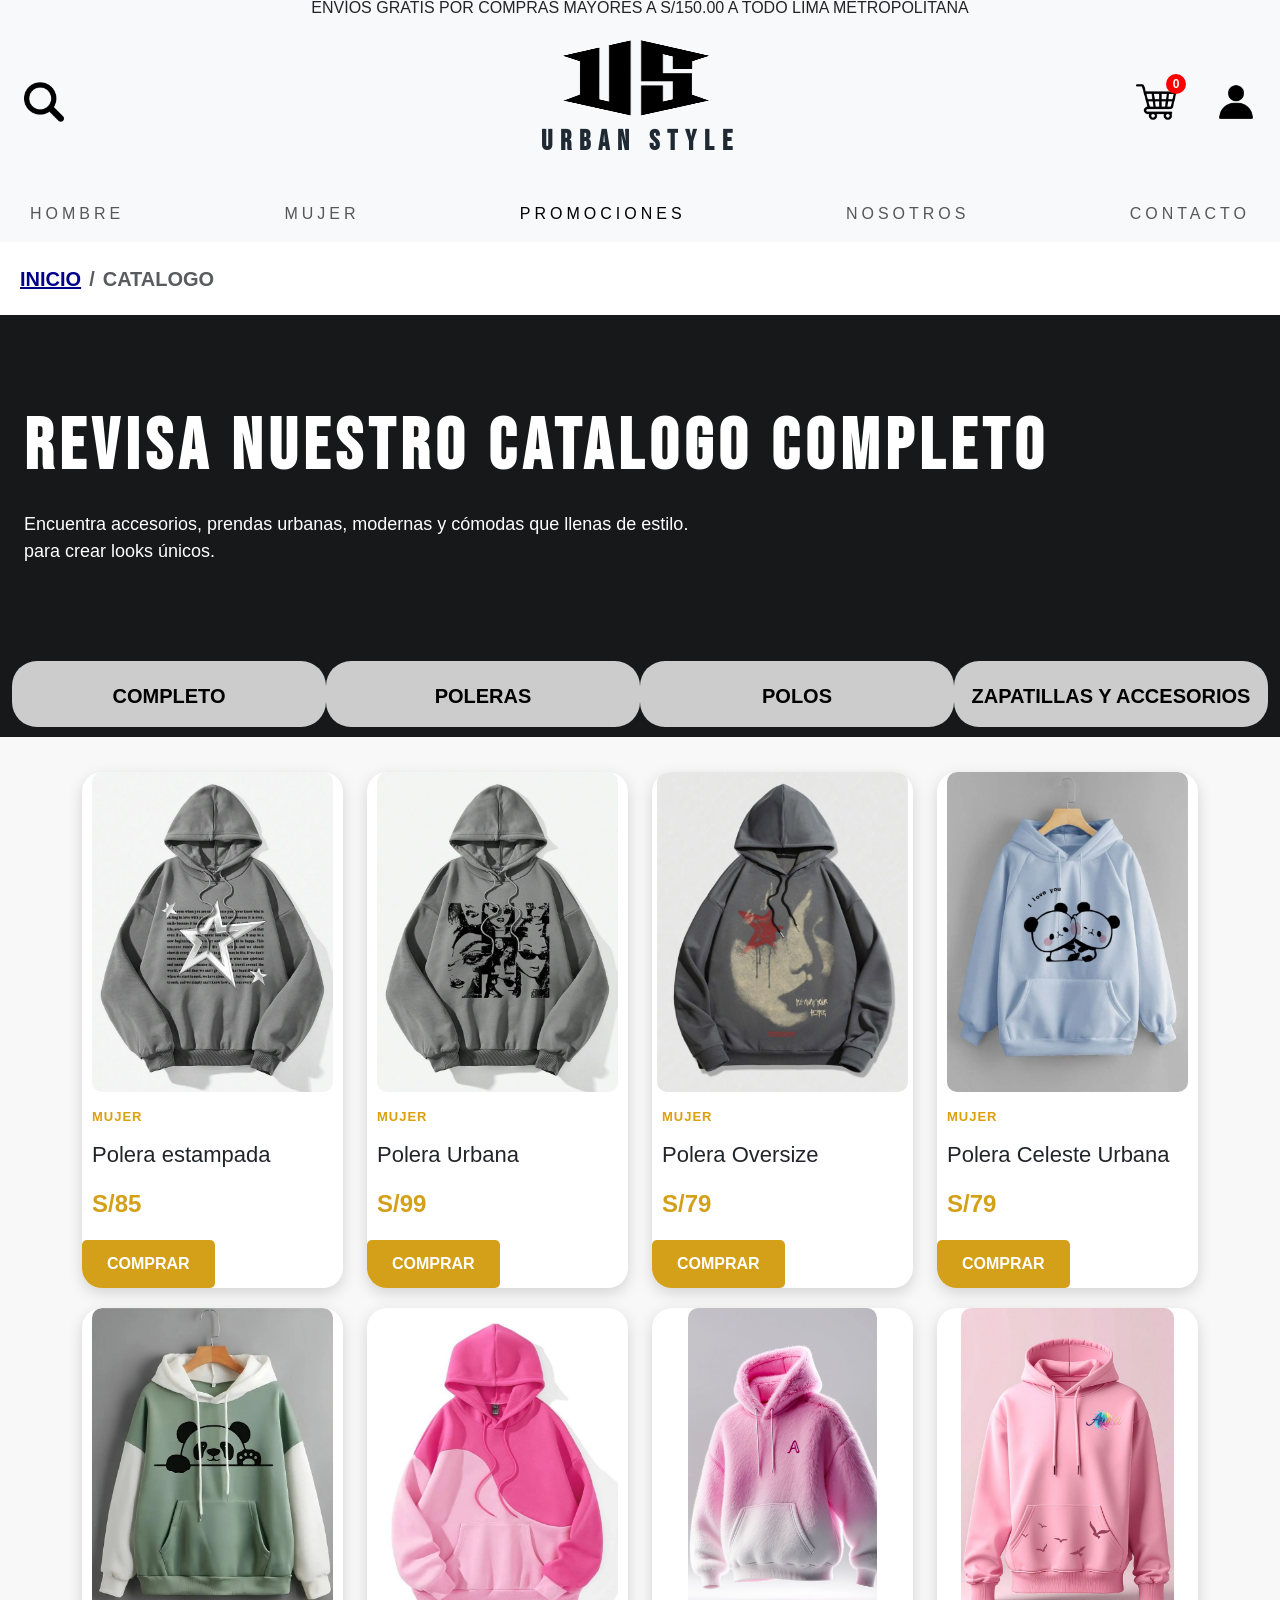
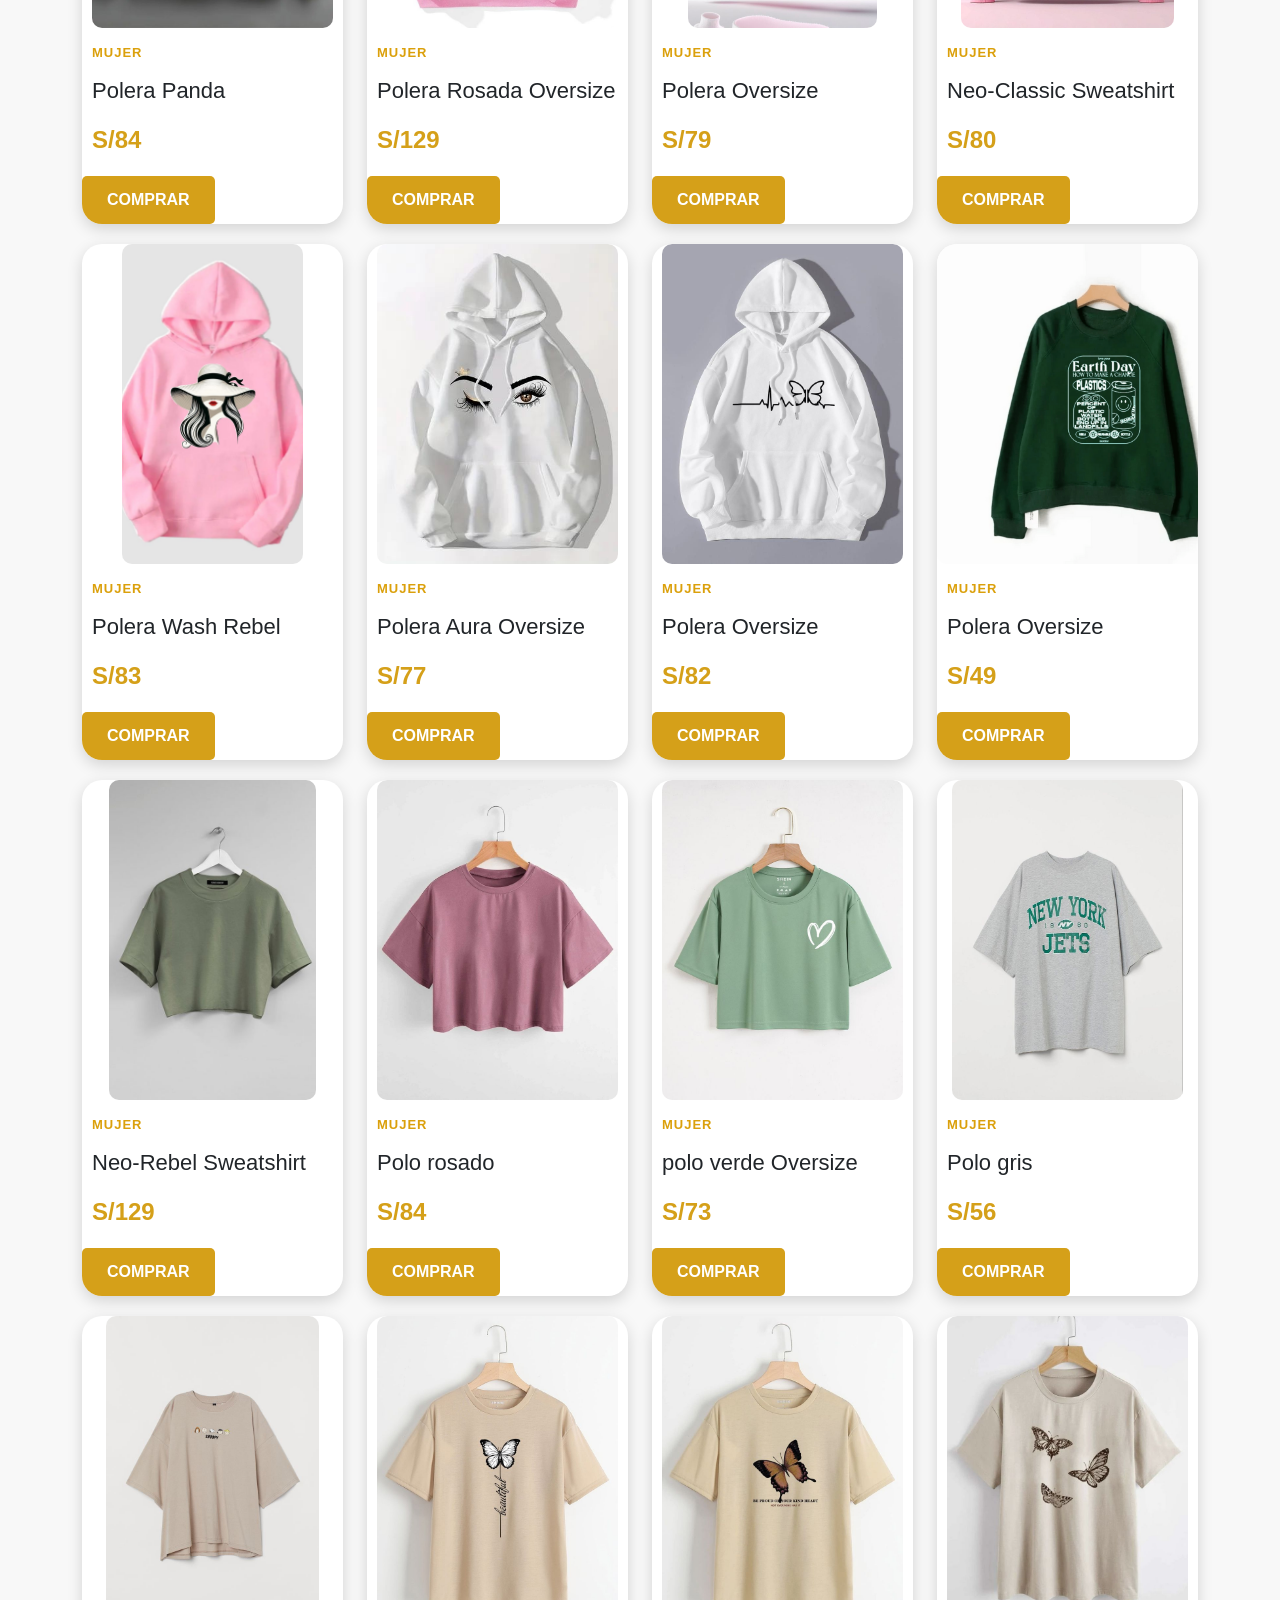
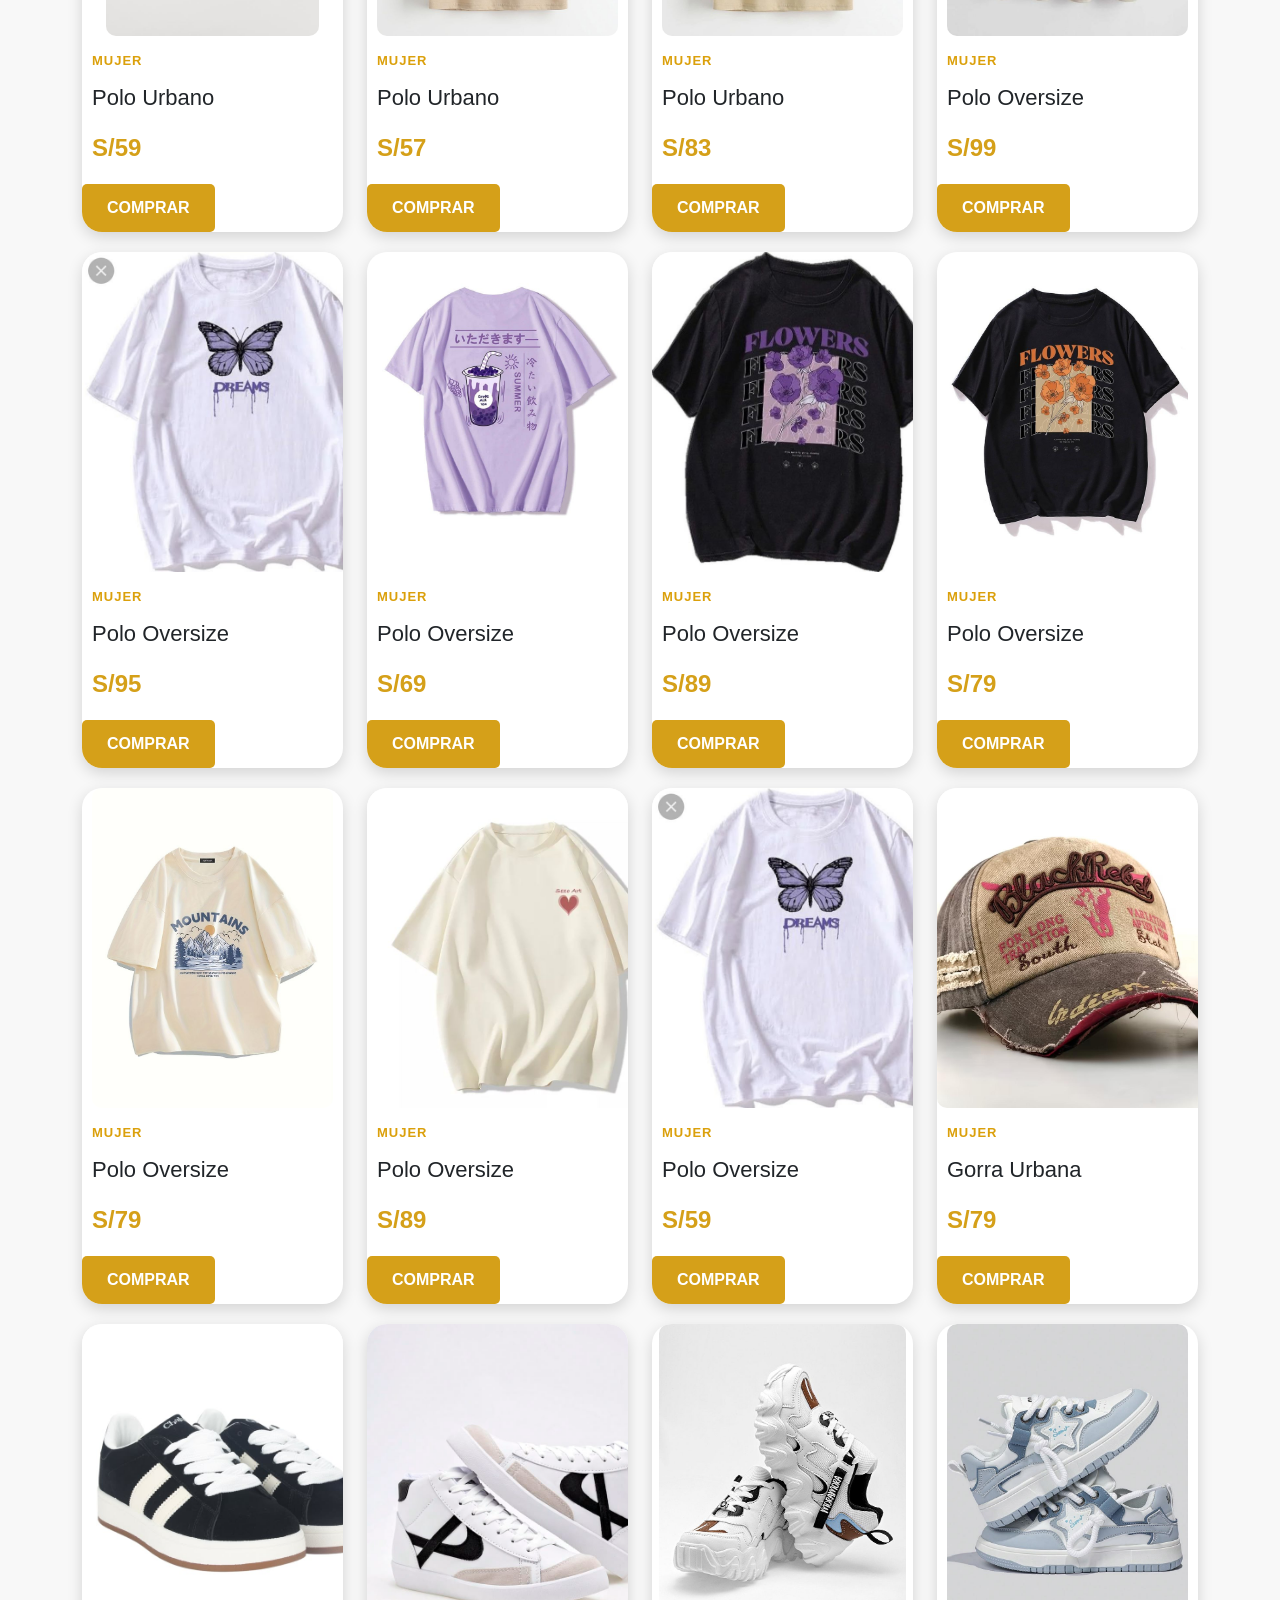
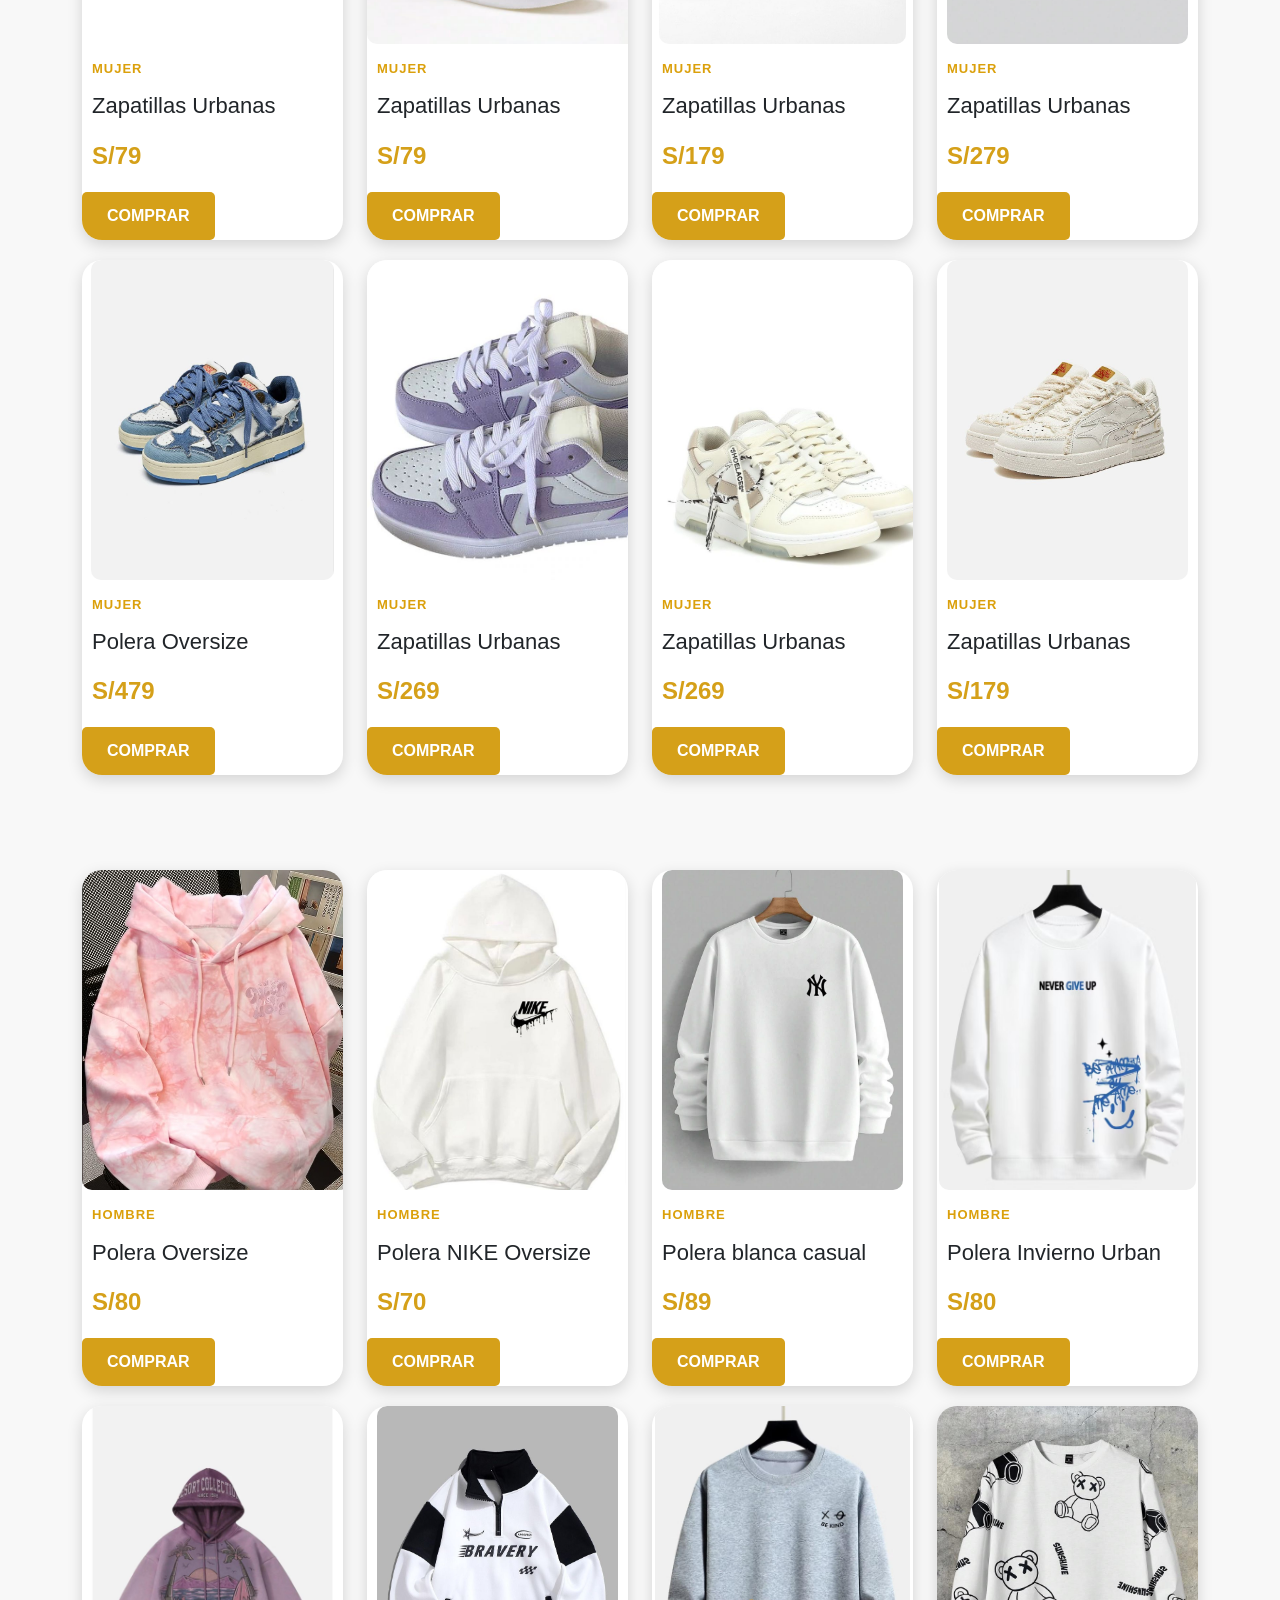
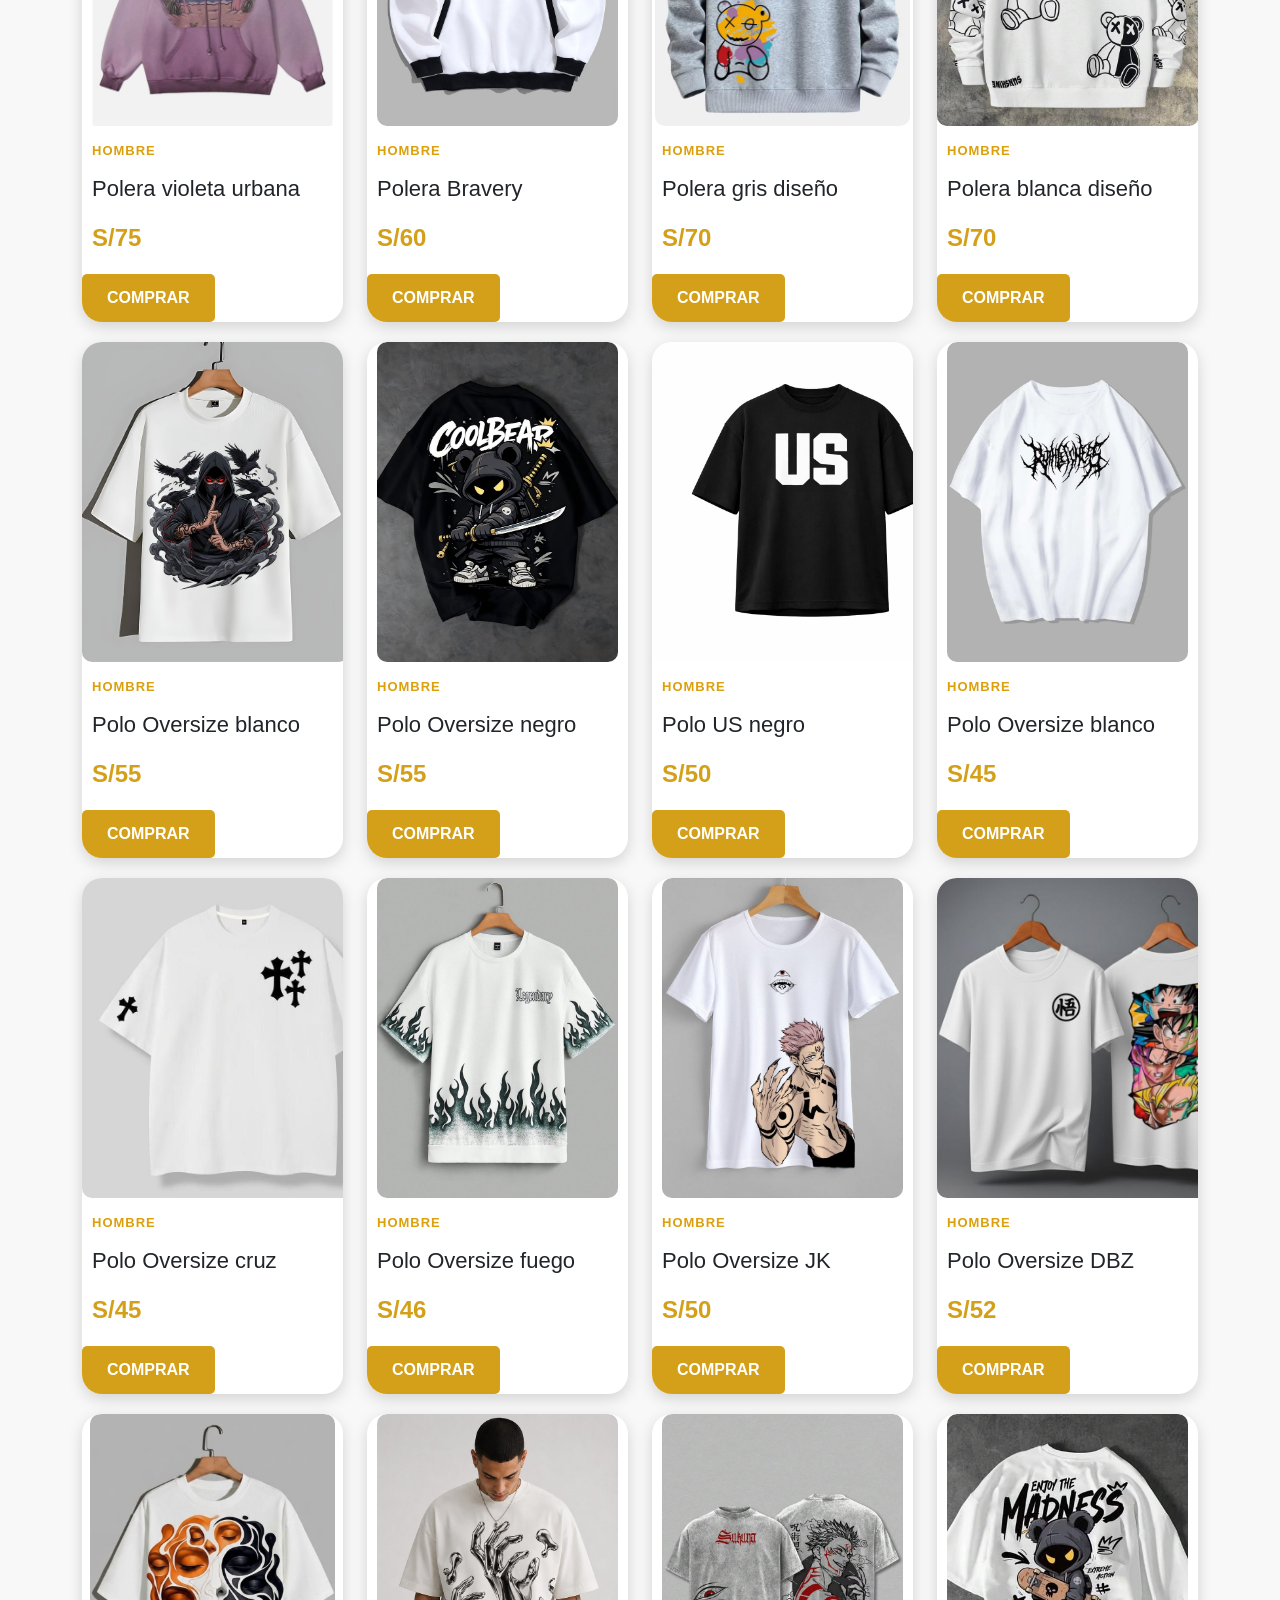
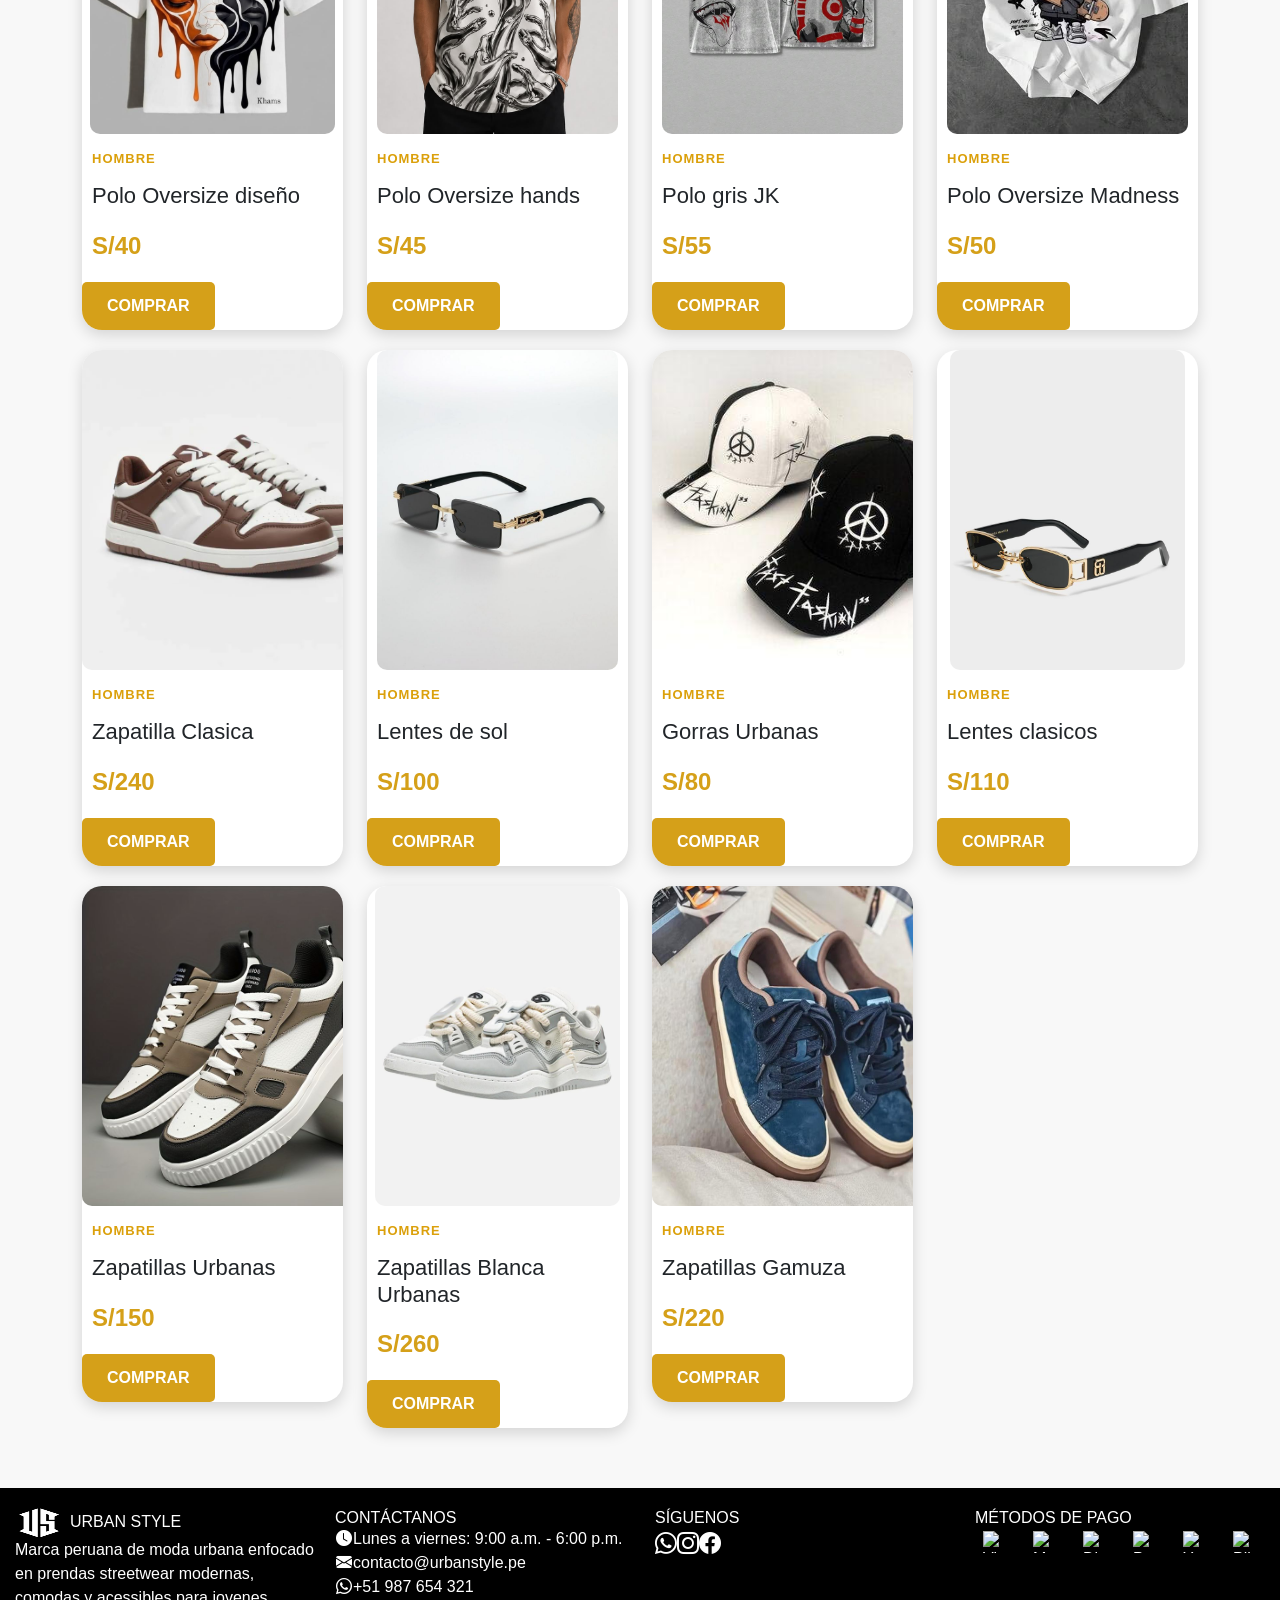
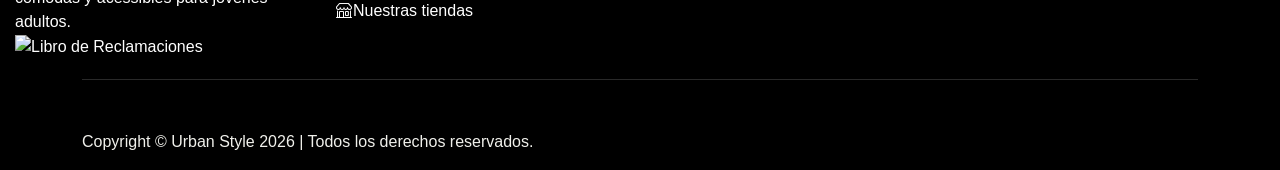
==== commit bd835d4d: "Update Catalogo.html" ====
--- a/Catalogo.html
+++ b/Catalogo.html
@@ -51,7 +51,7 @@
           <div class="offcanvas-body">
             <ul class="navbar-nav-desplegable">
               <!-- para zona de busqueda -->
-              <form class="d-flex" role="search" action="catalogo.html" method="GET">
+              <form class="d-flex" role="search" action="Catalogo.html" method="GET">
                 <input class="form-control me-2" type="search" name="txt" placeholder="Producto" aria-label="Search" />
                 <button class="btn btn-outline-success" type="submit">BUSCAR</button>
               </form>
@@ -1038,4 +1038,4 @@
   <script src="catalogo/carrito.js"></script>
 </body>
 
-</html>+</html>
--- a/catalogo/css/styles.css
+++ b/catalogo/css/styles.css
@@ -0,0 +1,290 @@
+@import url('https://fonts.googleapis.com/css2?family=Akatab:wght@400;500;600;700;800;900&family=Iceberg&family=Inter:ital,opsz,wght@0,14..32,100..900;1,14..32,100..900&family=Montserrat:ital,wght@0,100..900;1,100..900&family=Noto+Sans+Khmer:wght@100..900&family=Poppins:ital,wght@0,100;0,200;0,300;0,400;0,500;0,600;0,700;0,800;0,900;1,100;1,200;1,300;1,400;1,500;1,600;1,700;1,800;1,900&display=swap');
+
+html{
+    scroll-behavior: smooth;
+}
+*{
+    margin:0;
+    padding: 0;
+    box-sizing: border-box;
+}
+body{
+    font-family: 'Poppins', sans-serif;
+}
+
+a:-webkit-any-link {
+    cursor: pointer;
+}
+
+.menu a{
+    text-decoration: none;
+    color: black;
+    font-size: 14px;
+    font-weight: bold;
+}
+.nav-links a.active, .nav-links a:hover {
+    color: black; /* Acento dorado del botón 'Ver catálogo' */
+}
+
+/*===== PRODUCTOS ====*/
+
+.titulo-productos{
+    text-align: center;
+    font-size: 40px;
+    font-weight: bold;
+    margin-bottom: 50px;
+}
+.card-producto:hover img{
+    transform: scale(1.08);
+}
+.card-producto:hover{
+    transform: translateY(-10px);
+    box-shadow: 0 0 40px rgba(0,0,0,.25);
+}
+
+.carrito-icono{
+    position: relative;
+    display: inline-block;
+}
+
+.carrito-icono{
+    position: relative;
+    display: inline-block;
+}
+
+
+/*estilo al icono del carrito*/
+
+
+.iconos .carrito{
+    transition: 0.8s;
+}
+.iconos .carrito:hover{
+    transform: scale(1.1);
+}
+
+.cart-icon-container {
+    position: relative;
+}
+
+#cart-count {
+    position: absolute;
+    top: -8px;
+    right: -10px;
+    background: red;
+    color: white;
+    width: 20px;
+    height: 20px;
+    border-radius: 50%;
+    font-size: 12px;
+    display: flex;
+    justify-content: center;
+    align-items: center;
+    font-weight: bold;
+} 
+
+.breadcrumb-item{
+    font-size: 20px;
+    font-weight: 600;
+    height: 35px;
+    margin-top: 22px;
+}
+
+.breadcrumb-item a{
+    margin-left: 20px;
+    font-size: 20px;
+    font-weight: 700;
+    color: darkblue;
+}
+.categoria-producto {
+    display: block;
+    margin-top: 15px;
+    margin-left: 10px;
+    margin-bottom: 4px;
+    font-size: 13px;
+    font-weight: 800;
+    color: #dba00b;
+    letter-spacing: 1px;
+    text-transform: uppercase;
+}
+/* ===== ---------PÁGINA NOSOTROS---------------- ===== */
+
+.hero-nosotros {
+    background-color: #161819;
+    color: white;
+    padding: 90px 0 80px 0;
+}
+
+.breadcrumb-nosotros {
+    display: flex;
+    gap: 14px;
+    margin-bottom: 25px;
+    font-size: 15px;
+    font-weight: 700;
+}
+
+.breadcrumb-nosotros a {
+    color: #f5b400;
+    text-decoration: none;
+}
+
+.breadcrumb-nosotros span {
+    color: white;
+}
+/*************HERO NOSOTROS**************/
+.hero-nosotros h1 {
+    font-size: 72px;
+    font-weight: 900;
+    letter-spacing: 6px;
+    margin-bottom: 20px;
+    font-family: 'Bebas Neue', 'Oswald', sans-serif;
+}
+.hero-nosotros-inicio {
+    background-color: #161819;
+    color: white;
+    padding: 20px 0 4px 0;
+}
+
+.hero-nosotros-inicio h1 {
+    font-size: 72px;
+    font-weight: 900;
+    letter-spacing: 6px;
+    margin-bottom: 20px;
+    text-align: center;
+    font-family: 'Bebas Neue', 'Oswald', sans-serif;
+}
+.hero-nosotros p {
+    font-size: 18px;
+    max-width: 700px;
+}
+
+.nosotros-contenido {
+    padding: 80px 0;
+    background-color: #f8f6ef;
+}
+
+.img-nosotros {
+    width: 100%;
+    height: 360px;
+    object-fit: cover;
+    border-radius: 28px;
+    display: block;
+}
+
+.subtitulo-nosotros {
+    color: #d99b00;
+    font-size: 14px;
+    font-weight: 900;
+    letter-spacing: 4px;
+}
+
+.nosotros-contenido h2 {
+    margin-top: 15px;
+    margin-bottom: 28px;
+    font-size: 56px;
+    font-weight: 900;
+    line-height: 1.1;
+    letter-spacing: 3px;
+    color: #374151;
+    font-family: 'Bebas Neue', 'Oswald', sans-serif;
+}
+
+.nosotros-contenido p {
+    color: #4b5563;
+    font-size: 16px;
+    line-height: 1.7;
+}
+
+.tarjetas-nosotros {
+    margin-top: 50px;
+}
+
+.card-nosotros {
+    background-color: white;
+    padding: 35px 30px;
+    border-radius: 22px;
+    min-height: 210px;
+    border: 1px solid #e5e7eb;
+    box-shadow: 0 10px 30px rgba(0,0,0,0.05);
+}
+
+.card-nosotros i {
+    font-size: 30px;
+    color: #d99b00;
+    margin-bottom: 18px;
+    display: inline-block;
+}
+
+.card-nosotros h3 {
+    font-size: 28px;
+    font-weight: 900;
+    color: #374151;
+    margin-bottom: 12px;
+}
+
+.card-nosotros p {
+    font-size: 15px;
+    color: #4b5563;
+    margin: 0;
+}
+
+/* Responsive */
+@media (max-width: 768px) {
+    .hero-nosotros {
+        padding: 70px 0 55px 0;
+        text-align: center;
+    }
+
+    .breadcrumb-nosotros {
+        justify-content: center;
+    }
+
+    .hero-nosotros h1 {
+        font-size: 46px;
+        letter-spacing: 3px;
+    }
+
+    .hero-nosotros p {
+        font-size: 15px;
+    }
+
+    .nosotros-contenido {
+        padding: 50px 0;
+        text-align: center;
+    }
+
+    .img-nosotros {
+        height: 280px;
+    }
+
+    .nosotros-contenido h2 {
+        font-size: 38px;
+    }
+
+    .card-nosotros {
+        text-align: center;
+    }
+}
+@media (max-width:768px){
+
+    .menu{
+        display: none;
+    }
+    
+    .navbar{
+        display:flex;
+        justify-content:space-between;
+        align-items:center;
+        padding:10px 15px;
+    }
+    .logo img{
+        height:60px;
+    }
+
+    .iconos{
+        display:flex;
+        gap:12px;
+        margin-top:0;
+    }
+    
+}
--- a/catalogo/css/home/footers.css
+++ b/catalogo/css/home/footers.css
@@ -0,0 +1,164 @@
+/* para contenedor de footer */
+.footer {
+    color: var(--paper);
+    margin-top: auto;
+    background-color: black;
+}
+.footer-col{
+    margin-block: 20px;
+    margin-left: 15px;
+}
+
+.footer-col a {
+    color: var(--ash);
+    text-decoration: none;
+    transition: color var(--dur-1) var(--ease-out);
+}
+
+.footer-col a:hover {
+    color: var(--paper);
+}
+
+.pie-intermedio {
+    background-color: black;
+    color: #fff;
+}
+
+.footer-col ul li i {
+    width: 18px;
+    text-align: center;
+    
+}
+
+.footer-col ul li {
+    display: flex;
+    align-items: center;
+    gap: var(--space-2xs);
+    margin-bottom: var(--space-xs);
+    font-family: var(--font-body);
+    font-size: var(--step--1);
+    color: var(--ash);
+}
+
+/* 1° parde del footer */
+.footer-container {
+    color: #fff;
+    display: grid;
+    grid-template-columns: repeat(auto-fit, minmax(220px, 1fr));
+    max-width: var(--container);
+    margin-inline: auto;
+}
+
+.footer-text {
+    font-family: var(--font-body);
+    font-size: var(--step--1);
+    line-height: var(--leading-body);
+    color: var(--ash);
+    margin: 0 0 var(--space-s);
+    max-width: 34ch;
+}
+
+.footer-container ul {
+    list-style: none;
+    padding: 0;
+    margin: 0;
+}
+.redes{
+    display: flex;
+    gap: var(--space-s);
+}
+.redes a {
+    color: var(--paper);
+    font-size: 22px;
+    transition: opacity var(--dur-1) var(--ease-out);
+}
+.footer-col h3 {
+    font-family: var(--font-display);
+    font-size: var(--step-1);
+    letter-spacing: var(--tracking-display);
+    text-transform: uppercase;
+    margin: 0 0 var(--space-s);
+}
+
+.payment-logos {
+    display: flex;
+    flex-wrap: wrap;
+    gap: var(--space-2xs);
+    align-items: center;
+}
+
+.payment-logos img {
+    width: 50px;
+    height: 30px;
+    object-fit: contain;
+    background: var(--paper);
+    padding: 4px 8px;
+    border-radius: 7px;
+}
+
+.libro-img {
+    width: 124px;
+    height: auto;
+    margin-top: var(--space-2xs);
+}
+
+/* 2° parde del footer === terminos y condiciones */
+
+.container-creditos {
+    color: #F0F0EB;
+    max-width: var(--container);
+    padding-top: 50px;
+    border-top: 1px solid rgba(255, 255, 255, 0.16);
+    display: flex;
+    align-items: center;
+    justify-content: space-between;
+    flex-wrap: wrap;
+    gap: var(--space-xs);
+    background-color: black;
+}
+
+.container-creditos >div {
+    display: flex;
+    flex-wrap: wrap;
+    margin-bottom: 1rem;
+    gap: var(--space-m);
+}
+
+.container-creditos a {
+    color: #F0F0EB;
+    font-weight: 400;
+    justify-content: space-between;
+    text-decoration: none;
+    font-family: var(--font-body);
+    font-size: var(--step--1);
+    color: var(--ash);
+    text-decoration: none;
+    transition: color var(--dur-1) var(--ease-out);
+}
+
+.container-creditos p {
+    font-family: var(--font-body);
+    font-size: var(--step--1);
+    display: block;
+    font-weight: 380;
+}
+
+.element.style {
+    color: #fff;
+}
+.logo-negro{
+    width: 50px;
+    height: 30px;
+    margin-right: 5px;
+}
+@media (max-width: 768px) {
+    .container-creditos {
+        flex-direction: column;
+        text-align: center;
+    }
+
+    .container-creditos>div {
+        justify-content: center;
+    }
+
+}
--- a/catalogo/css/home/nav.css
+++ b/catalogo/css/home/nav.css
@@ -0,0 +1,152 @@
+/* para zona de navegacion */
+.navbar-togglerr{
+    margin-left: 15px;
+    margin-top: 0px;
+    height: 55px;
+    width: 55px;
+    font-size: 35px;
+    border-radius: 10px;
+}
+.navbar-nav-desplegable {
+    --bs-nav-link-padding-x: 0;
+    --bs-nav-link-padding-y: 0.5rem;
+    --bs-nav-link-font-weight: ;
+    --bs-nav-link-color: var(--bs-navbar-color);
+    --bs-nav-link-hover-color: var(--bs-navbar-hover-color);
+    --bs-nav-link-disabled-color: var(--bs-navbar-disabled-color);
+    display: flex;
+    flex-direction: column;
+    padding-left: 0;
+    margin-bottom: 0;
+    list-style: none;
+}
+.navbar{
+    display:flex;
+    justify-content: center;
+    align-items:center;
+    padding:0 30px;
+    margin-top: 85px;
+    justify-content: space-around;
+}
+.nav-superior{
+    margin-top: 40px;
+    display: flex;
+    align-items: center;
+    justify-content: space-between;
+}
+.offcanvas-header{
+    margin-top: 30px;
+}
+.d-flex{
+    gap: 10px;
+}
+.mini-carrusel {
+    position: fixed;
+    top: 0;
+    left: 0;
+    width: 100%;
+    height: var(--promo-h);
+    overflow: hidden;
+    background: var(--ink);
+    display: flex;
+    align-items: center;
+    z-index: calc(var(--z-header) + 100);
+}
+.carrusel-track {
+    display: flex;
+    width: 300%;
+    transition: transform 0.5s ease-in-out;
+    justify-content: center;
+}
+.carrusel-item p {
+    text-align: center;
+    margin: 0;
+    color: var(--paper);
+    font-family: var(--font-body);
+    font-size: var(--step--1);
+    letter-spacing: var(--tracking-label);
+    text-transform: uppercase;
+    line-height: 1;
+}
+
+/*************************************/
+.marca-header {
+    display: flex;
+    flex-direction: column;
+    align-items: center;
+    justify-content: center;
+    text-decoration: none;
+}
+
+.brand-logo {
+    height: 78px;
+    width: 200PX;
+    max-width: 100%;
+    display: block;
+    margin: 0 auto;
+}
+
+.brand-name {
+    margin-top: 3px;
+    font-size: 28px;
+    font-weight: 600;
+    letter-spacing: 8px;
+    color: #1f2933;
+    text-decoration: none;
+    font-family: 'Bebas Neue', 'Oswald', sans-serif;
+}
+
+.marca-header:hover .brand-name {
+    color: #1f2933;
+}
+/************************************/
+
+.iconos{
+    display: flex;
+    align-items: center;
+    gap: 40px;
+    justify-content: end;
+}
+.navbar-toggler-icon{
+    width: 40px;
+    height: 40px;
+}
+.iconos img{
+    width: 40px;
+    height: 40px;
+    cursor: pointer;
+}
+.lupa{
+    width: 40px;
+    height: 40px;
+    cursor: pointer;
+}
+/*------enlaces-------*/
+.navbar-nav{
+    display: flex;
+    width: 100%;
+    justify-content: space-between;
+    margin-top: 96px;
+}
+#contador-carrito{
+    position: absolute;
+    top: -8px;
+    right: -10px;
+    background: red;
+    color: white;
+    width: 20px;
+    height: 20px;
+    border-radius: 50%;
+    font-size: 12px;
+    display: flex;
+    justify-content: center;
+    align-items: center;
+    font-weight: bold;
+} 
+.nav-link{
+    font-size: 50px;
+    margin-top: 5px;
+    margin-left: 10px;
+    margin-right: 10px;
+    letter-spacing: 4px;
+}
--- a/catalogo/css/home/banner.css
+++ b/catalogo/css/home/banner.css
@@ -0,0 +1,282 @@
+.banner {
+    height: 40rem;
+    /* min-height: calc(100vh - 80px); */
+    position: relative;
+    overflow: hidden;
+}
+
+.carousel-inner {
+    min-width: clamp(10rem, 40vh, 20rem);
+    height: 40rem;
+    /* min-height: clamp(10rem, 40vh, 20rem); */
+    display: flex;
+    color: var(--paper);
+
+}
+
+/* .banner img{
+    width: 100%;
+    height: 100%;
+    object-fit: cover;
+    display: block;
+} */
+.carousel-item img {
+    width: 100%;
+    height: 100%;
+    object-fit: cover;
+    object-position: center center;
+}
+
+/*========== SLIDE 1 ==========*/
+.contenido-banner {
+    position: absolute;
+    top: 50%;
+    left: 50%;
+    transform: translate(-50%, -50%);
+    text-align: center;
+    color: white;
+}
+
+.contenido-banner h1 {
+    font-size: 100px;
+    margin-bottom: 20px;
+}
+
+.contenido-banner p {
+    font-size: 30px;
+    margin-bottom: 30px;
+}
+
+.contenido-banner button {
+    padding: 18px 40px;
+    background: #D5A019;
+    border: none;
+    font-size: 20px;
+    font-weight: bold;
+    cursor: pointer;
+}
+
+.flechas {
+    position: absolute;
+    top: 50%;
+    left: 0;
+    width: 100%;
+    display: flex;
+    justify-content: space-between;
+    padding: 0 30px;
+    transform: translateY(-50%);
+}
+
+.flechas span {
+    font-size: 50px;
+    color: white;
+    cursor: pointer;
+}
+
+.indicadores {
+    position: absolute;
+    bottom: 20px;
+    left: 50%;
+    transform: translateX(-50%);
+    display: flex;
+    gap: 10px;
+}
+
+.punto {
+    width: 12px;
+    height: 12px;
+    background: white;
+    border-radius: 50%;
+}
+
+.punto.activo {
+    background: #D5A019;
+}
+
+/*========== SLIDE 2 ==========*/
+.oferta {
+    position: absolute;
+    top: 50%;
+    right: 120px;
+    transform: translateY(-50%);
+    width: 450px;
+    background: rgba(0, 0, 0, .45);
+    padding: 40px;
+    color: white;
+    z-index: 10;
+}
+
+.oferta h1 {
+    font-size: 70px;
+    margin-bottom: 20px;
+}
+
+.oferta h2 {
+    font-size: 40px;
+    margin-bottom: 20px;
+}
+
+.oferta span {
+    color: #D5A019;
+    font-size: 60px;
+    font-weight: bold;
+}
+
+.oferta p {
+    font-size: 22px;
+    line-height: 1.8;
+    margin-bottom: 30px;
+}
+
+.oferta button {
+    background: #D5A019;
+    padding: 18px 40px;
+    border: none;
+    font-size: 20px;
+    font-weight: bold;
+    cursor: pointer;
+}
+
+/*======= SLIDE 2 ======*/
+.coleccion {
+    position: absolute;
+    top: 50%;
+    left: 120px;
+    transform: translateY(-50%);
+    width: 450px;
+    color: white;
+    z-index: 10;
+}
+
+.coleccion h1 {
+    font-size: 25px;
+    margin-bottom: 30px;
+}
+
+.coleccion button {
+    background: #D5A019;
+    padding: 18px 40px;
+    border: none;
+    font-size: 20px;
+    font-weight: bold;
+    cursor: pointer;
+}
+
+.coleccion button:hover {
+    background: #C58F0B;
+}
+
+.carousel {
+    margin-bottom: 0;
+}
+
+.carousel-item {
+    min-height: calc(100vh - 70px);
+}
+
+.carousel-caption {
+    /* left: auto; */
+    /* right: auto; */
+    top: 45%;
+    align-items: center;
+    transform: translateY(-50%);
+    text-align: center;
+    /* width: 500px; */
+    /* padding: 30px; */
+}
+
+.carousel-caption h1 {
+    font-size: 90px;
+    font-weight: 800;
+    letter-spacing: 4px;
+    text-transform: uppercase;
+    text-shadow: 0 5px 20px rgba(0, 0, 0, .7);
+}
+
+.carousel-caption p {
+    font-size: 28px;
+    margin-top: 20px;
+    font-weight: 300;
+    letter-spacing: 1px;
+    bottom: 20%;
+}
+
+.btn-urban {
+    display: inline-block;
+    text-decoration: none;
+    color: white;
+    background: linear-gradient(135deg, #D5A019, #f0c542);
+    border: none;
+    margin-top: 30px;
+    border-radius: 15px;
+    padding: 18px 45px;
+    font-size: 18px;
+    font-weight: 700;
+    transition: .4s;
+}
+
+.btn-urban:hover {
+    transform: translateY(-5px);
+    box-shadow: 0 10px 20px rgba(213, 160, 25, .5);
+}
+
+.carousel-item::before {
+    content: "";
+    position: absolute;
+    inset: 0;
+    background: rgba(0, 0, 0, .45);
+}
+
+
+
+.btn-urban:hover {
+    transform: translateY(-5px);
+    box-shadow: 0 15px 30px rgba(213, 160, 25, .5);
+}
+
+.menu a {
+    position: relative;
+    font-size: 16px;
+    letter-spacing: 1px;
+}
+
+.menu a::after {
+    content: '';
+    position: absolute;
+    left: 0;
+    bottom: -8px;
+    width: 0;
+    height: 2px;
+    background: #D5A019;
+    transition: .3s;
+}
+
+.menu a:hover::after {
+    width: 100%;
+}
+
+.carousel-item:nth-child(2) h1 {
+    color: #FFD54A;
+    text-shadow:
+        0 0 10px rgba(255, 213, 74, .8),
+        0 0 25px rgba(255, 213, 74, .6);
+}
+
+/*======= SLIDE 3 ======*/
+.coleccion-slide h1 {
+    font-size: 70px;
+    line-height: 1;
+    max-width: 500px;
+}
+
+.coleccion-slide {
+    text-align: left;
+    left: 8%;
+    right: auto;
+    width: 500px;
+}
+
+.coleccion-slide .btn-urban {
+    background: linear-gradient(135deg, #D5A019, #FFD54A);
+    box-shadow: 0 8px 20px rgba(213, 160, 25, .5);
+}
--- a/catalogo/css/catalogo/Catalogo.css
+++ b/catalogo/css/catalogo/Catalogo.css
@@ -0,0 +1,297 @@
+.catalogo {
+    padding: 15px 0 60px;
+    background: #f8f8f8;
+}
+.row-catalogo h2{
+    display: none;
+}
+
+/* para zona de filtos con botones */
+.seccion-filtros{
+    display: flex;
+    background-color: #161819;
+
+}
+.row-filtro{
+    display: flex;
+    margin: auto;
+    margin-block-end: 10px;
+}
+.nav-filter-btn{
+    scroll-margin-block-start: 100px;
+    display: block;
+    background-color: #ccc;
+    font-size: 24px;
+    border-radius: 25px;
+    text-decoration: none;
+}
+.nav-filter-btn p{
+    margin-top: 20PX;
+    font-size: 20px;
+    text-align: center;
+    color: #000;
+    font-weight: 600;
+}
+.card-producto h3 {
+    margin-top: 15px;
+    margin-left: 10px;
+    font-size: 22px;
+}
+
+.precio {
+    font-size: 24px;
+    font-weight: bold;
+    color: #D5A019;
+    margin: 18px 0;
+    margin-left: 10px;
+}
+
+.card-producto button {
+    padding: 12px 25px;
+    background: #D5A019;
+    border: none;
+    color: white;
+    font-weight: bold;
+    cursor: pointer;
+    border-radius: 5px;
+}
+
+.card-producto button:hover {
+    background: #c58f0b;
+}
+
+.productos {
+    background: var(--paperblack);
+    margin-top: 0;
+    padding: 60px 0;
+}
+
+.titulo-catalogo {
+    text-align: center;
+    font-size: 55px;
+    font-weight: 800;
+    margin-bottom: 60px;
+    margin-top: 0px;
+}
+
+.promo-banner {
+    background: linear-gradient(135deg, #1f1f39, #000);
+    color: white;
+    text-align: center;
+    padding: 80px 20px;
+}
+
+.promo-banner h1 {
+    font-size: 60px;
+    font-weight: 900;
+    margin-bottom: 15px;
+}
+
+.promo-banner p {
+    font-size: 24px;
+}
+
+.precio-antiguo {
+    text-decoration: line-through;
+    color: #999;
+    font-size: 20px;
+    margin-left: 10px;
+    margin-top: 12px;
+}
+
+.badge-descuento {
+    position: absolute;
+    top: 15px;
+    right: 15px;
+    background: #ff3b30;
+    color: white;
+    padding: 8px 12px;
+    border-radius: 20px;
+    font-size: 14px;
+    font-weight: bold;
+}
+
+.card-producto img {
+    height: 320px;
+    object-fit: contain;
+    border-radius: 10px;
+    display: block;
+    margin: 0 auto;
+    transition: .5s;
+}
+
+
+.card-producto {
+    border: none;
+    background: white;
+    border-radius: 20px;
+    overflow: hidden;
+    box-shadow: 0 5px 15px rgba(0, 0, 0, .15);
+    transition: .3s;
+    margin-top: 20px;
+}
+
+/* para el completado */
+
+/*sidebar del carrito----------------------------------*/
+.cart-sidebar {
+    position: fixed;
+    top: 0;
+    right: -400px;
+    /* Oculto por defecto */
+    width: 340px;
+    height: 700px;
+    background-color: #fff;
+    box-shadow: -5px 0 15px rgba(19, 9, 9, 0.3);
+    z-index: 1900;
+    display: flex;
+    flex-direction: column;
+    transition: right 0.3s ease;
+}
+
+.cart-sidebar.open {
+    right: 0;
+    /* Desplegado */
+}
+
+.cart-header {
+    padding: 14px;
+    background-color: black;
+    color: white;
+    display: flex;
+    box-shadow: 0 0 8px #333;
+    justify-content: space-between;
+    align-items: center;
+}
+
+.fa-notdog {
+    cursor: pointer;
+    font-size: 20px;
+}
+
+.cart-body {
+    padding: 20px;
+    flex-grow: 1;
+    overflow-y: auto;
+}
+
+.cart-body .empty-message {
+    text-align: center;
+    font-size: 33px;
+    font-weight: 600;
+    color: #333;
+}
+
+.cart-item {
+    display: flex;
+    justify-content: space-between;
+    align-items: center;
+    margin-bottom: 15px;
+    padding-bottom: 15px;
+    border-bottom: 1px solid #eee;
+}
+
+/*generar efecto e estilo al icono limpiar*/
+.remove-item-btn {
+    color: rgb(188, 9, 9);
+    cursor: pointer;
+    font-size: 19px;
+    transition: .5s;
+}
+
+.remove-item-btn:hover {
+    transform: scale(1.3);
+}
+
+.cart-footer {
+    padding: 20px;
+    border-top: 1px solid #ccc;
+    background-color: #f9f9f9;
+}
+
+.total-container {
+    display: flex;
+    justify-content: space-between;
+    font-size: 18px;
+    font-weight: 600;
+    margin-bottom: 11px;
+    letter-spacing: 1px;
+}
+
+/*--boton pago---*/
+.checkout-btn {
+    width: 100%;
+    background-color: black;
+    color: white;
+    padding: 12px;
+    border: none;
+    border-radius: 3px;
+    font-weight: 600;
+    cursor: pointer;
+    font-size: 18px;
+    text-transform: uppercase;
+    letter-spacing: 2px;
+}
+
+.checkout-btn:hover {
+    background-color: #388eb9;
+}
+
+/*--para libro de reclamaciones---*/
+* {
+    margin: 0;
+    padding: 0;
+    box-sizing: border-box;
+    font-family: Arial, sans-serif;
+}
+.contenedor {
+    max-width: 900px;
+    margin: 50px auto;
+    background: #fff;
+    padding: 40px;
+    border-radius: 10px;
+    box-shadow: 0 5px 15px rgba(0, 0, 0, .1);
+}
+
+.contenedor h1 {
+    text-align: center;
+    margin-bottom: 10px;
+}
+
+.contenedor p {
+    text-align: center;
+    margin-bottom: 30px;
+    color: #666;
+}
+
+.contenedor form {
+    display: grid;
+    gap: 15px;
+}
+
+input,
+select,
+.contenedor textarea {
+    width: 100%;
+    padding: 12px;
+    border: 1px solid #ccc;
+    border-radius: 6px;
+}
+
+.contenedor textarea {
+    resize: none;
+}
+
+.contenedor button {
+    background: #d4a017;
+    color: white;
+    border: none;
+    padding: 15px;
+    border-radius: 6px;
+    cursor: pointer;
+    font-size: 16px;
+}
+
+.contenedor button:hover {
+    background: #b88914;
+}
